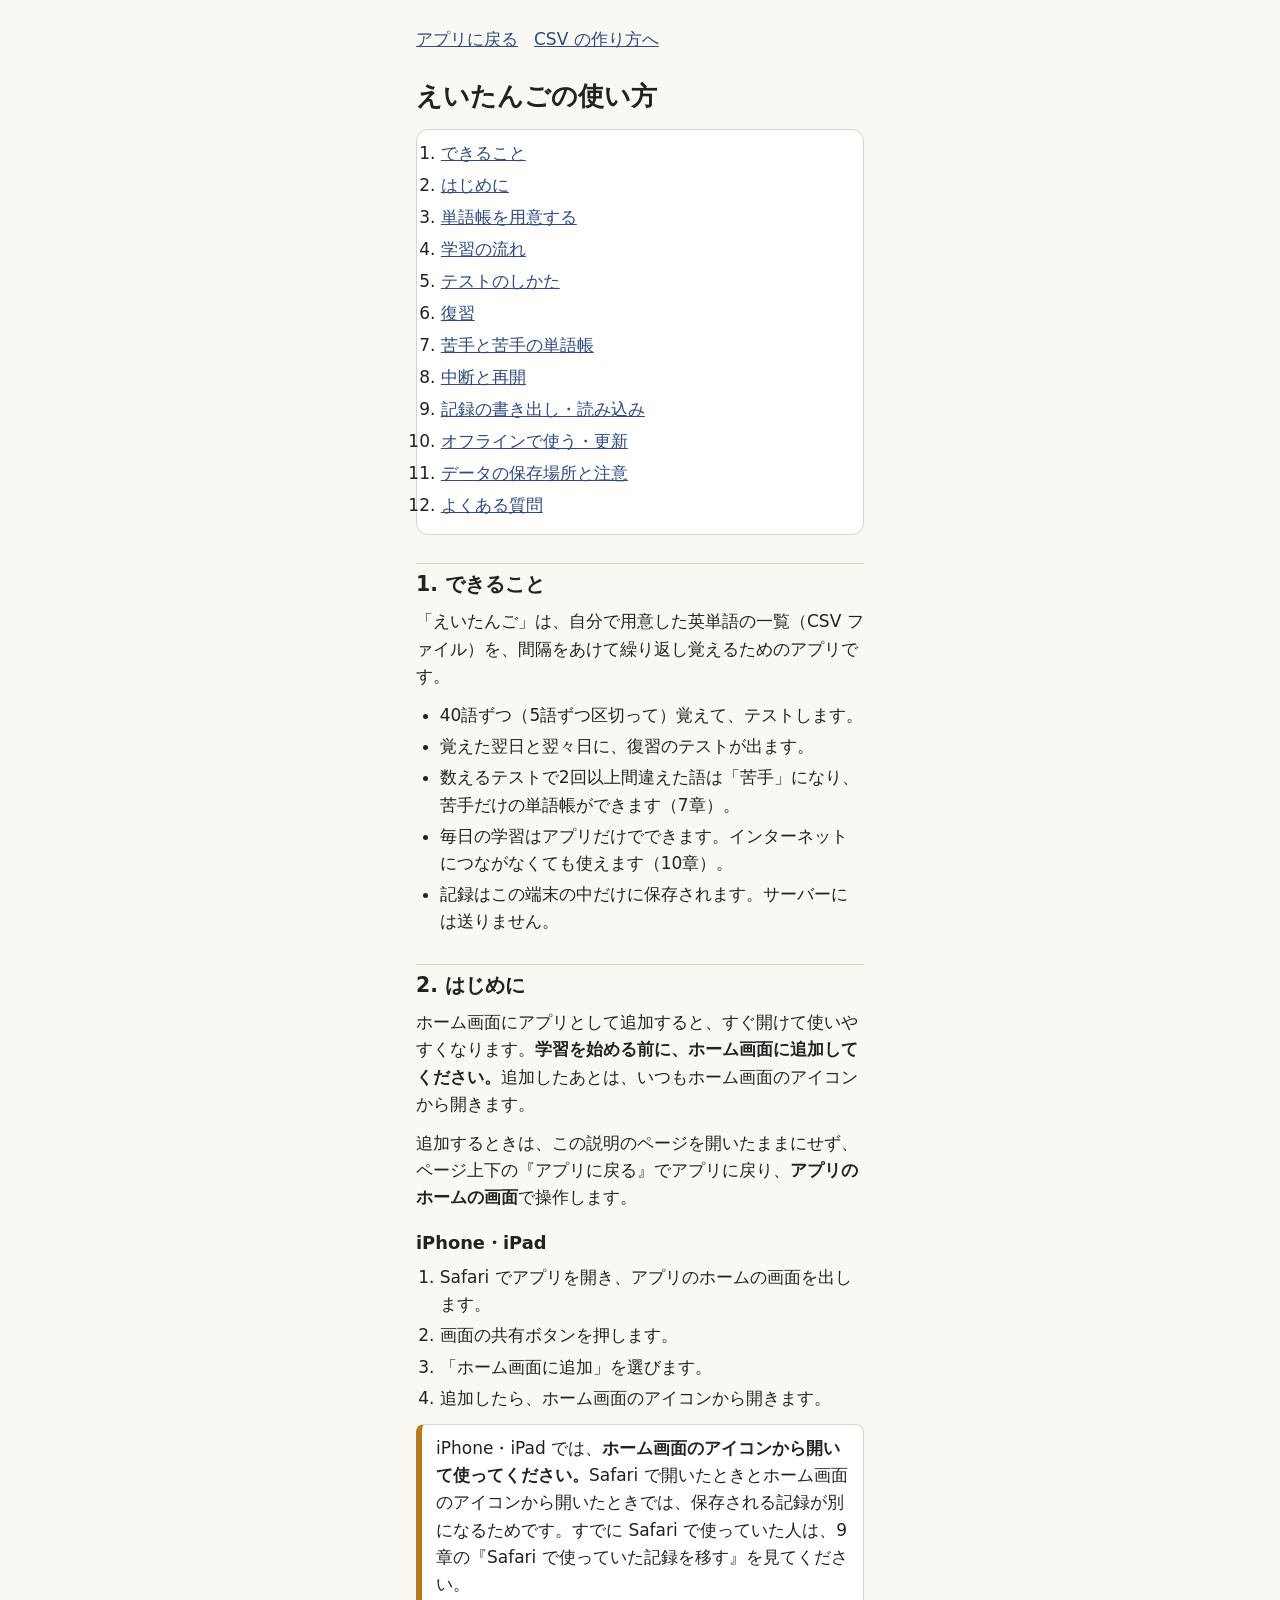
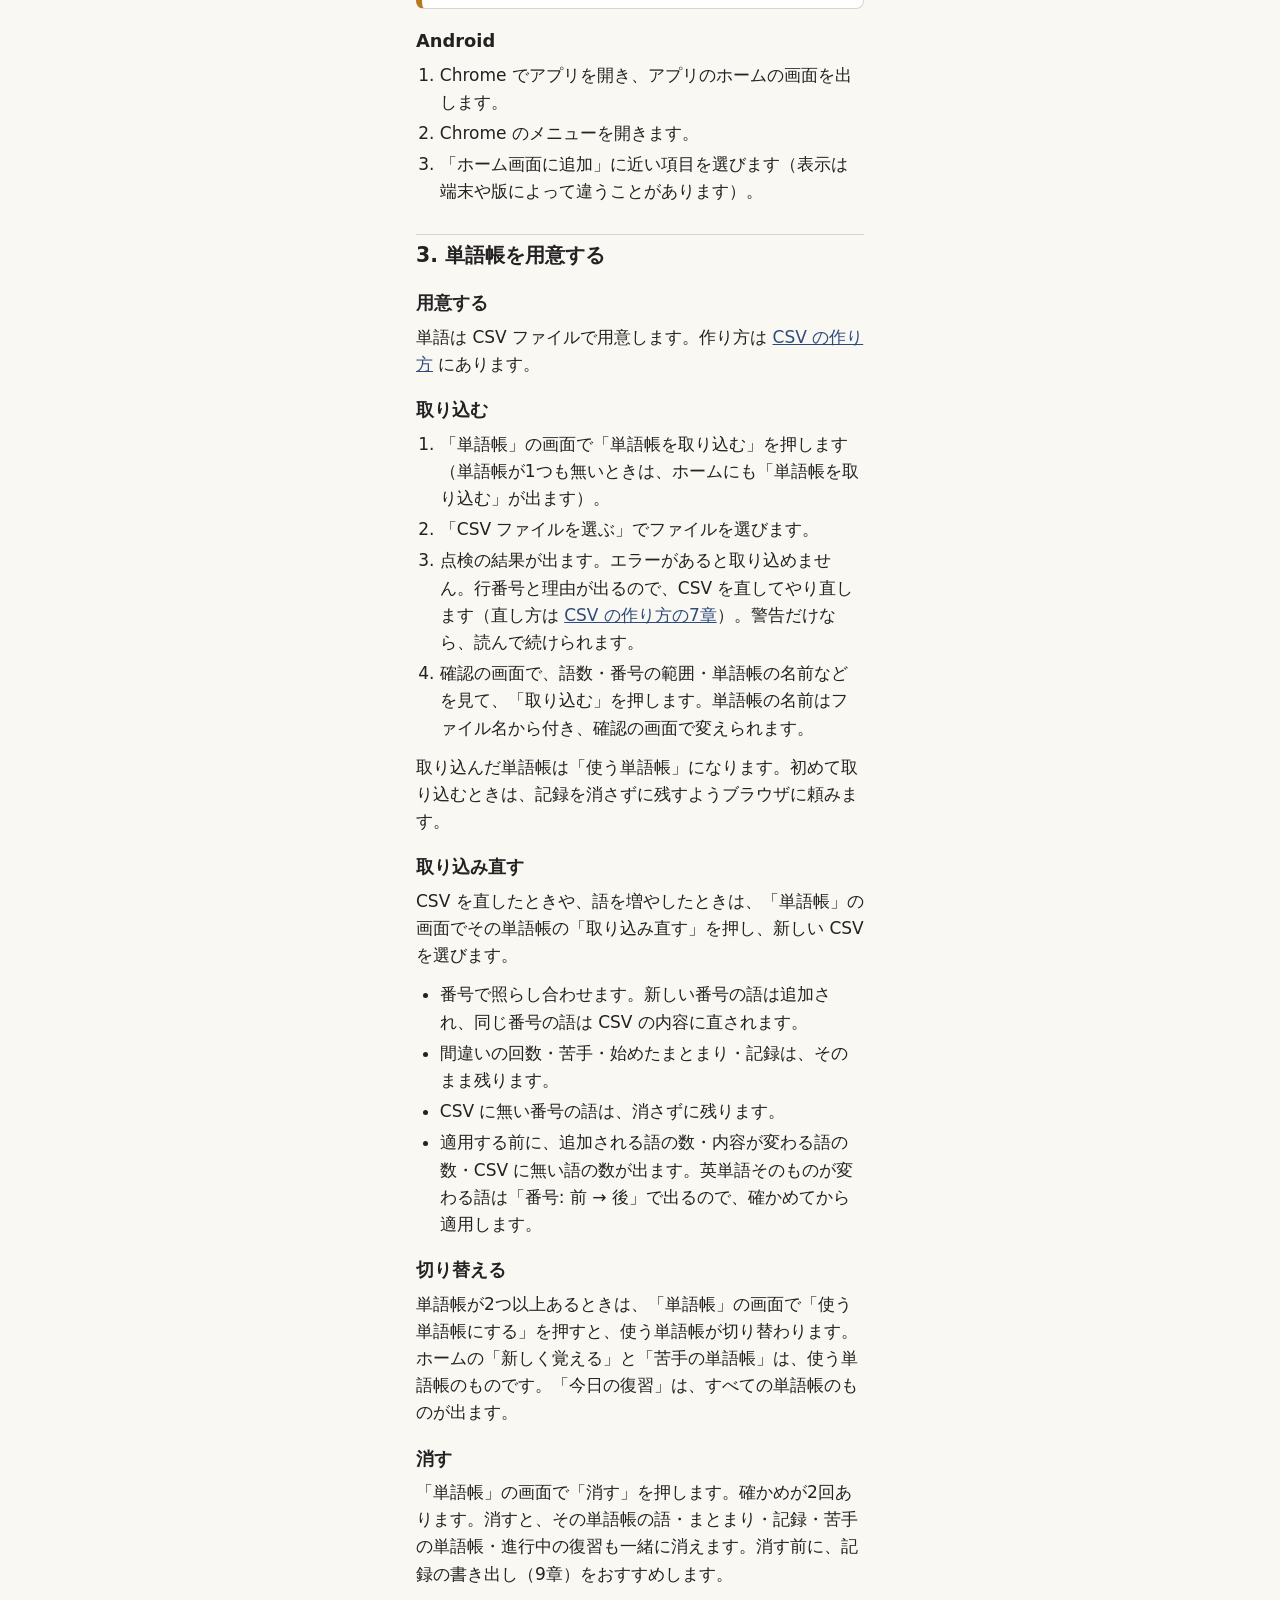
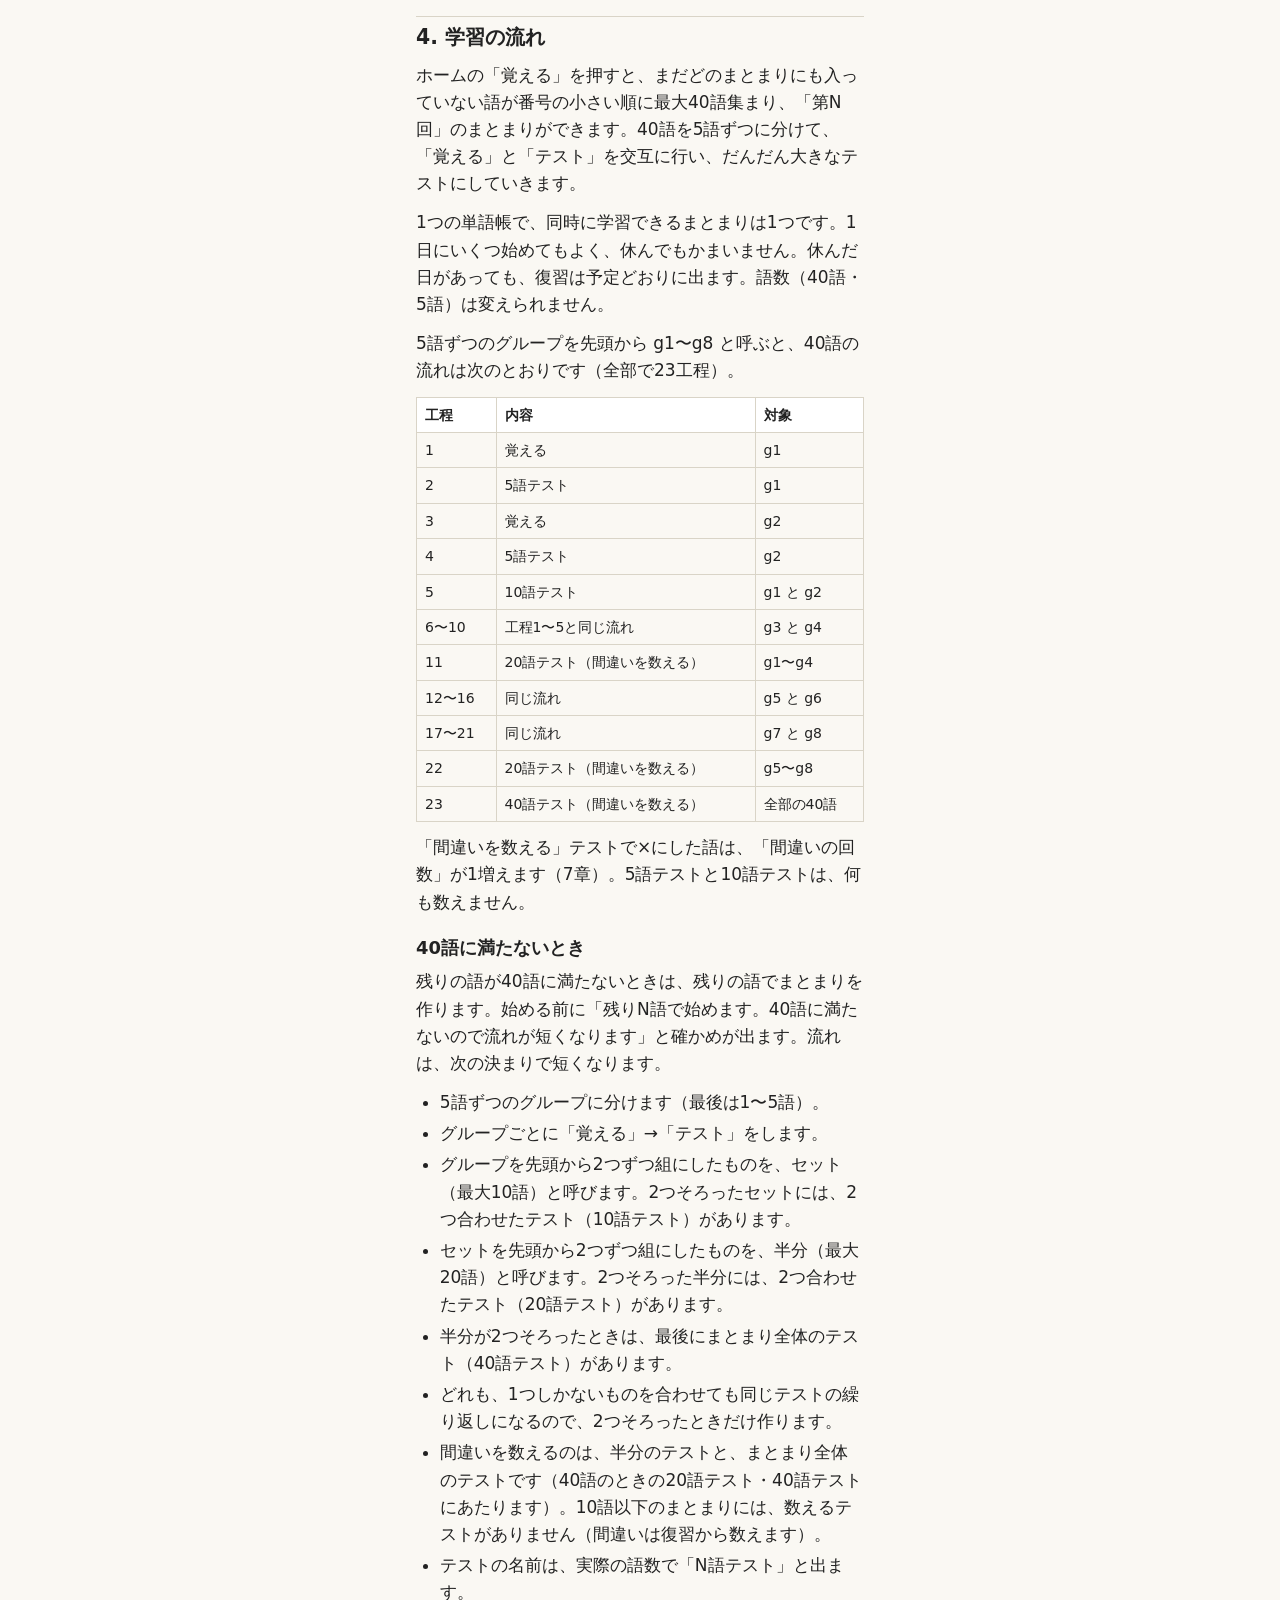
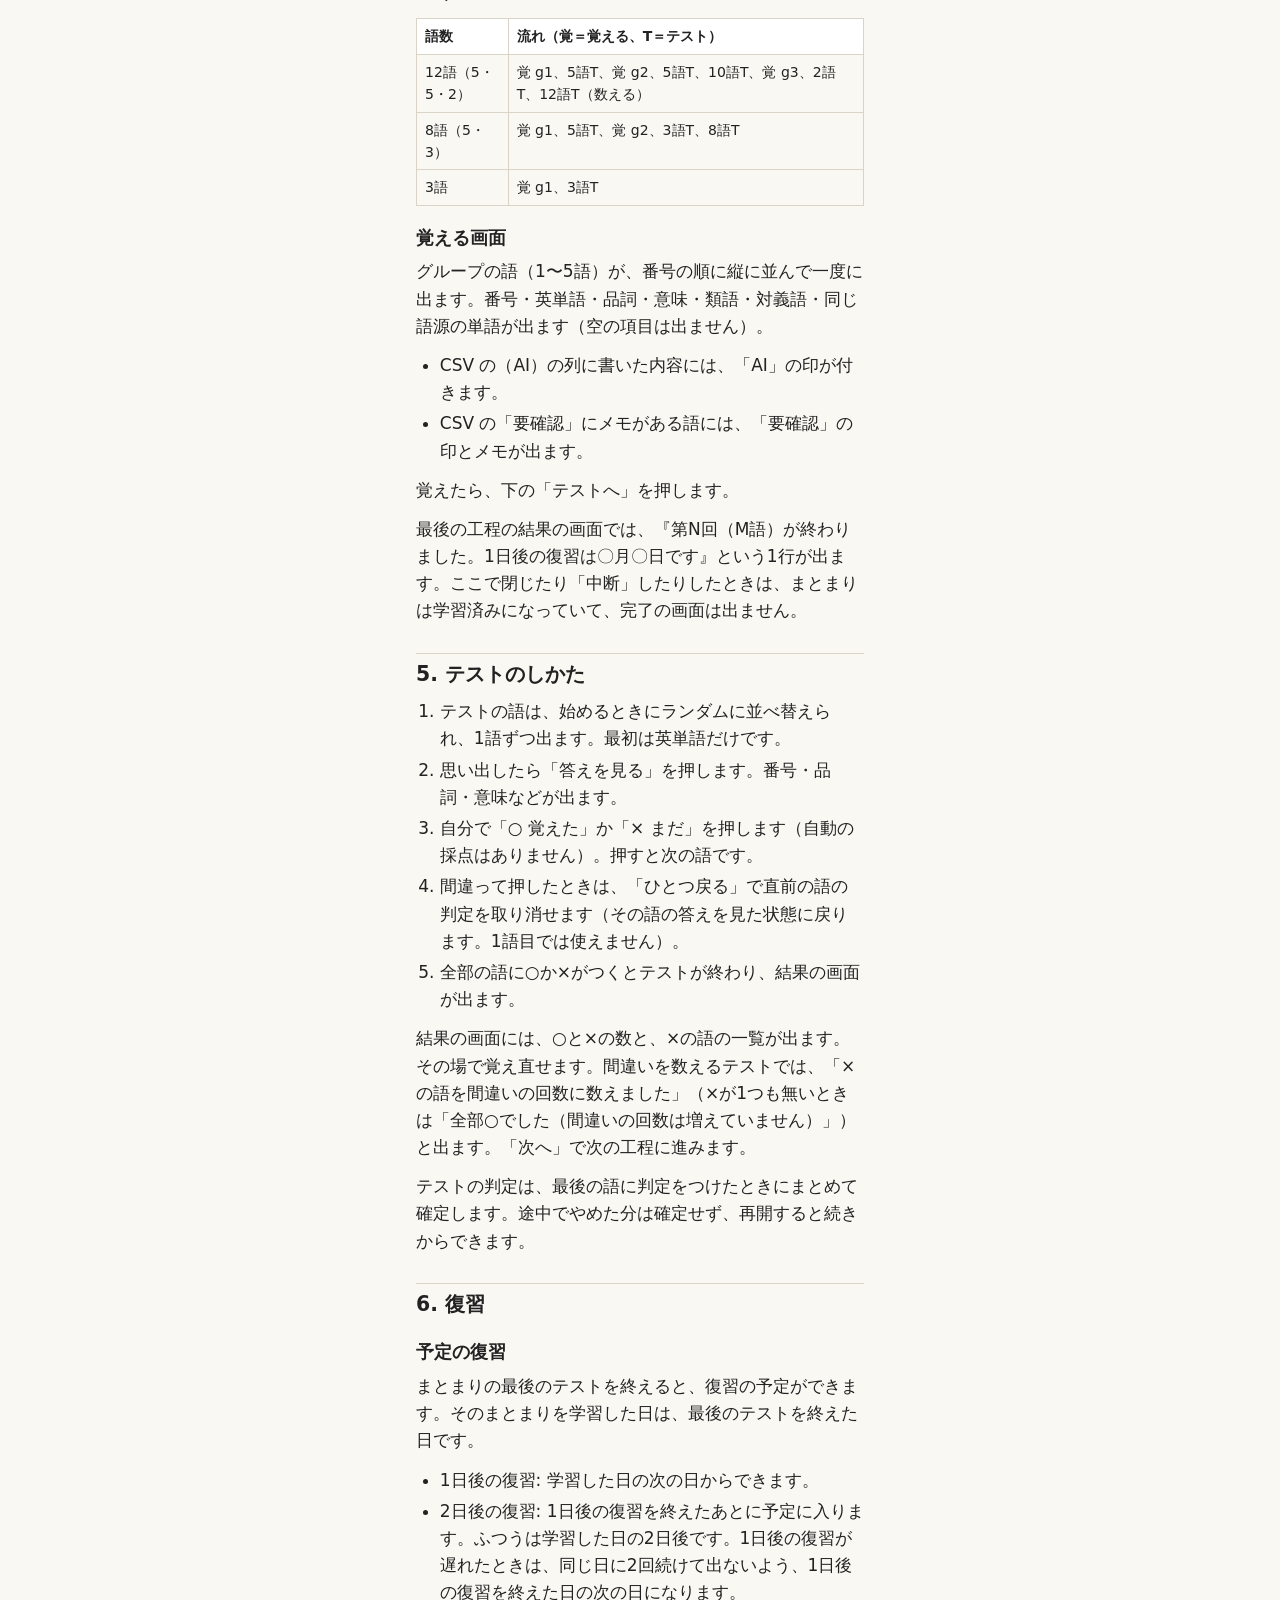
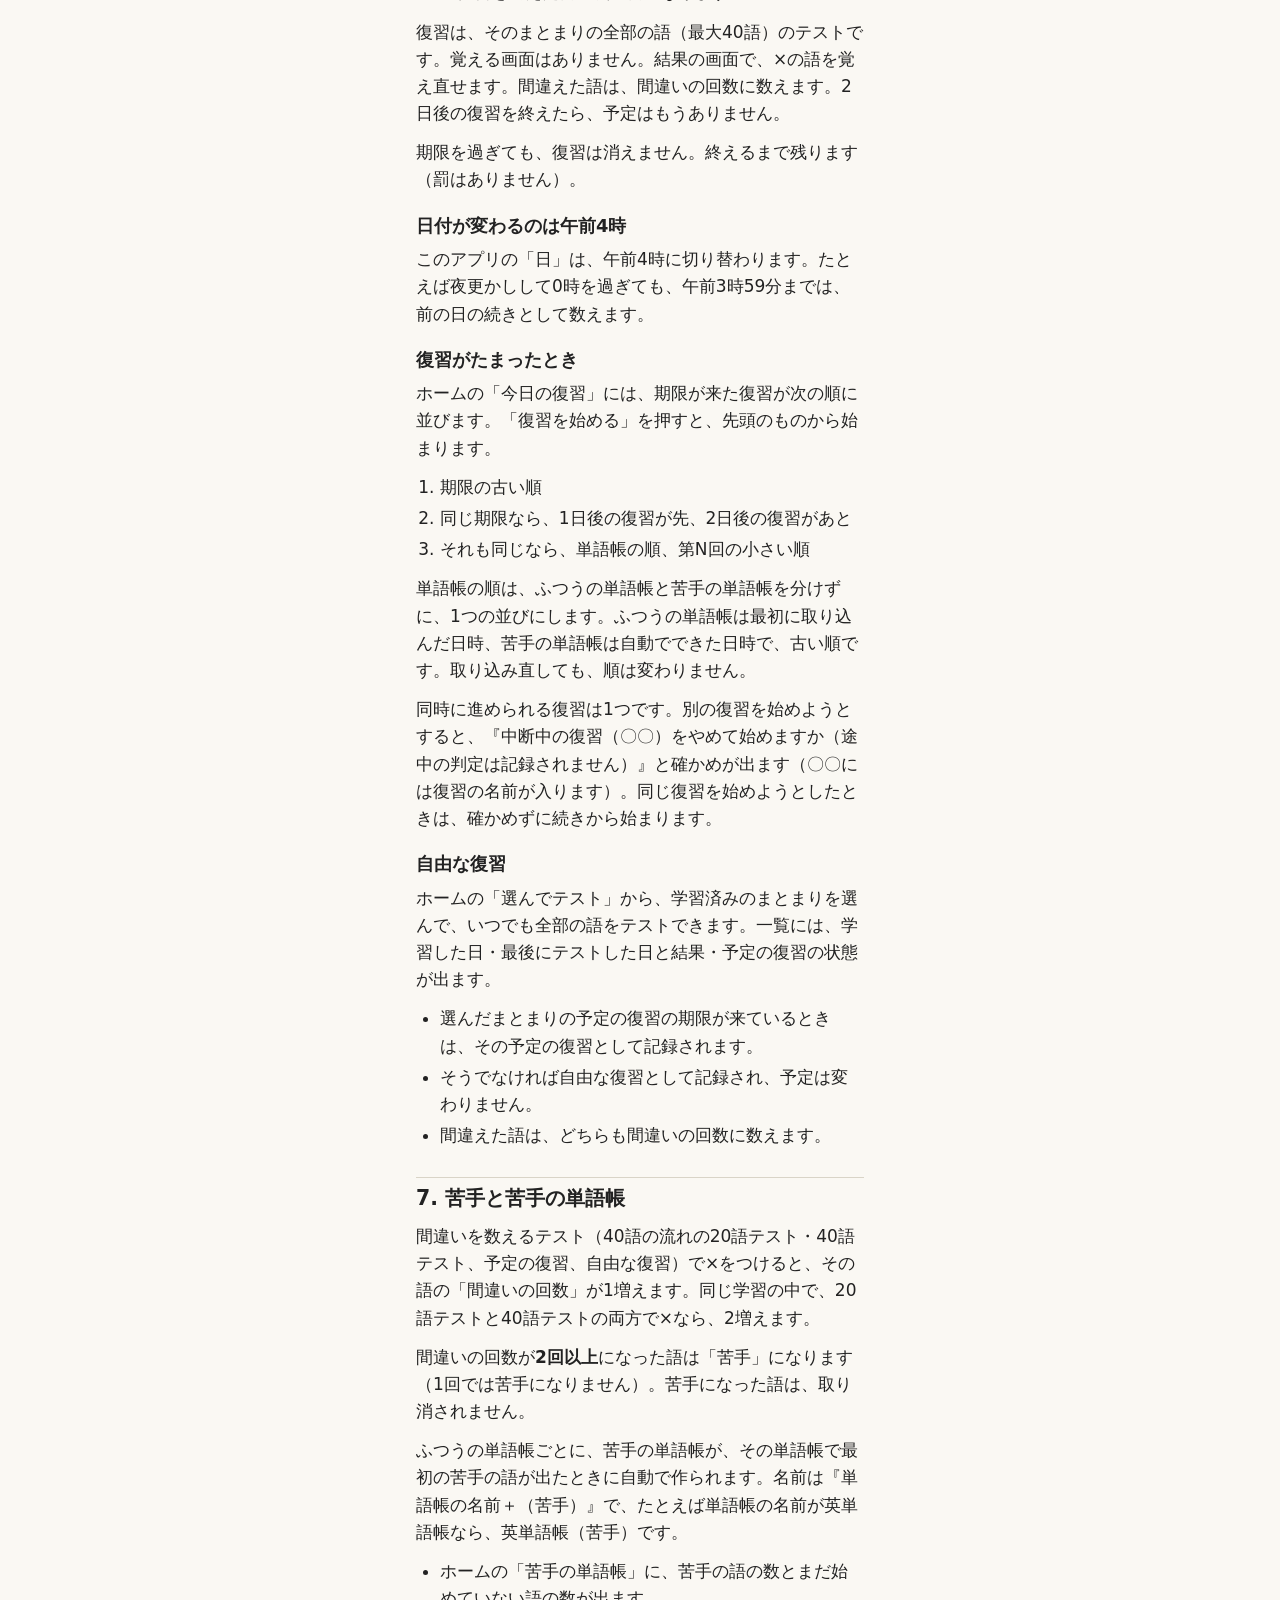
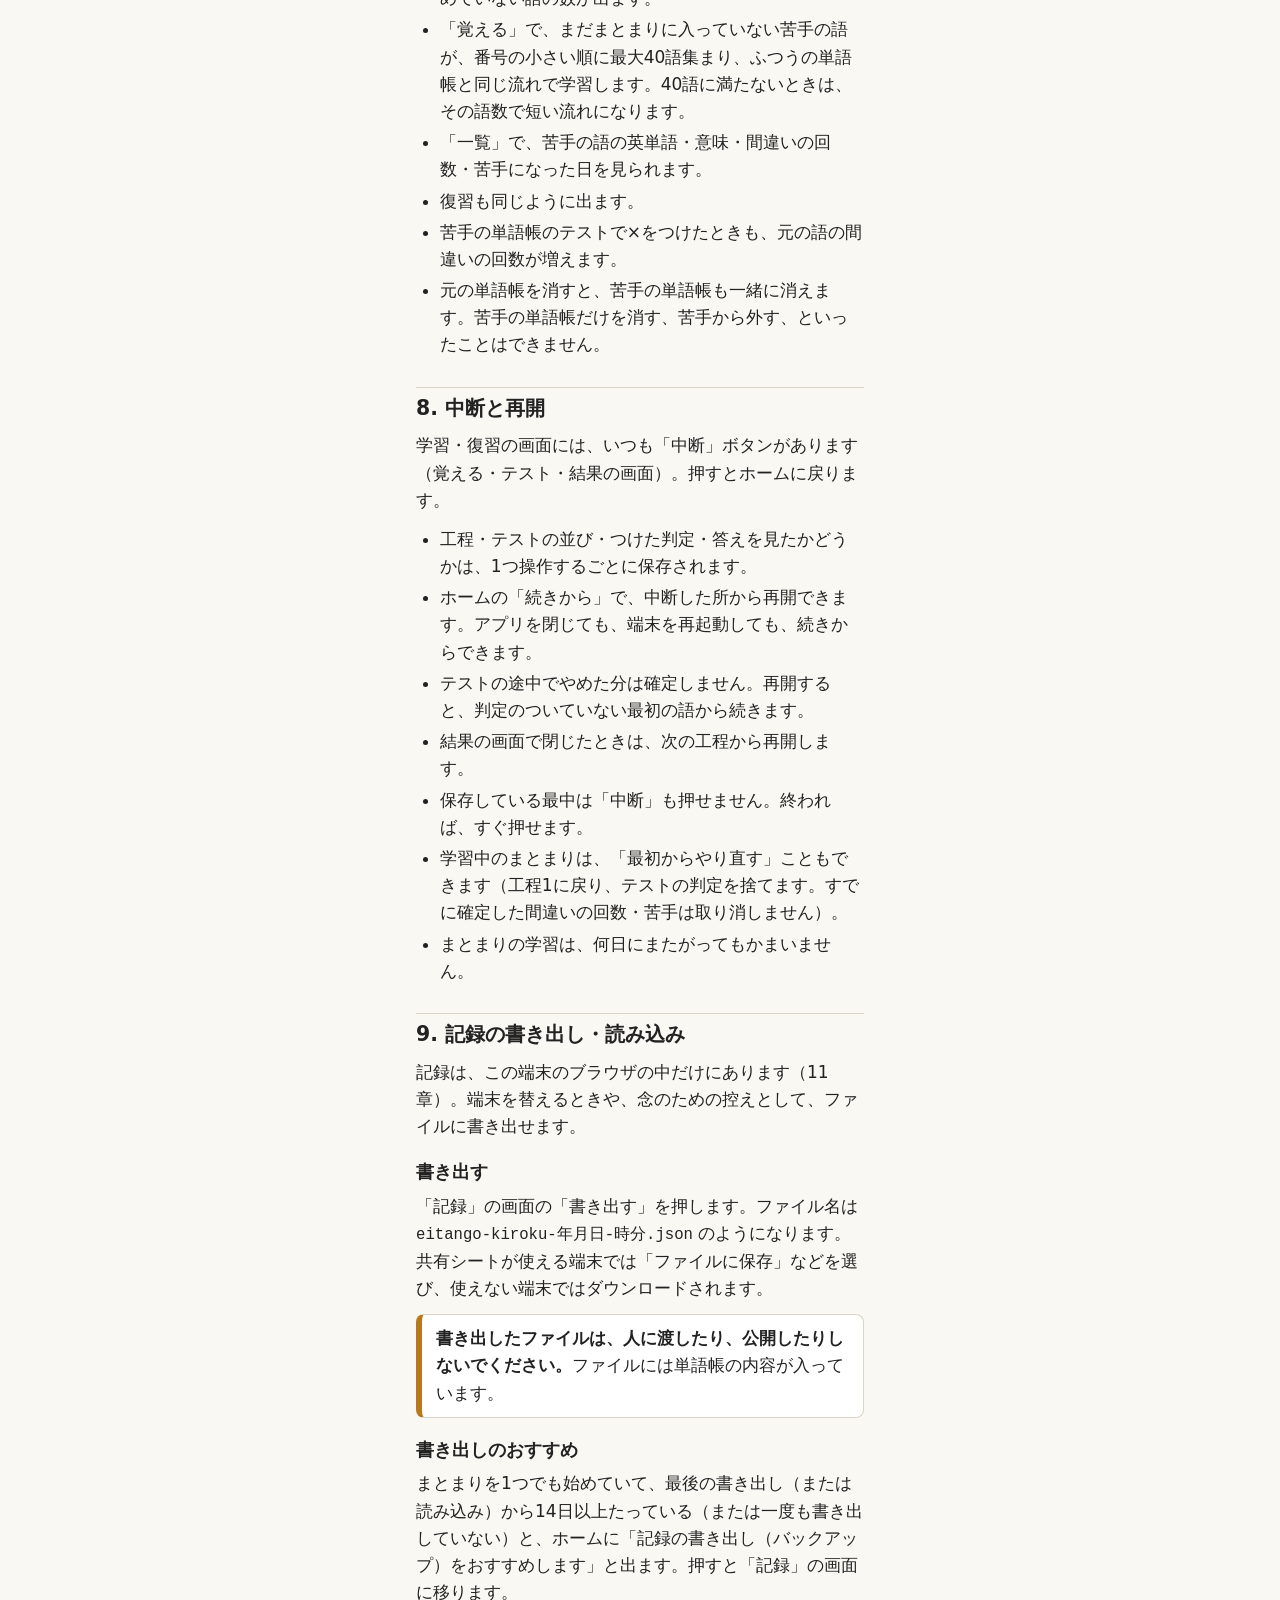
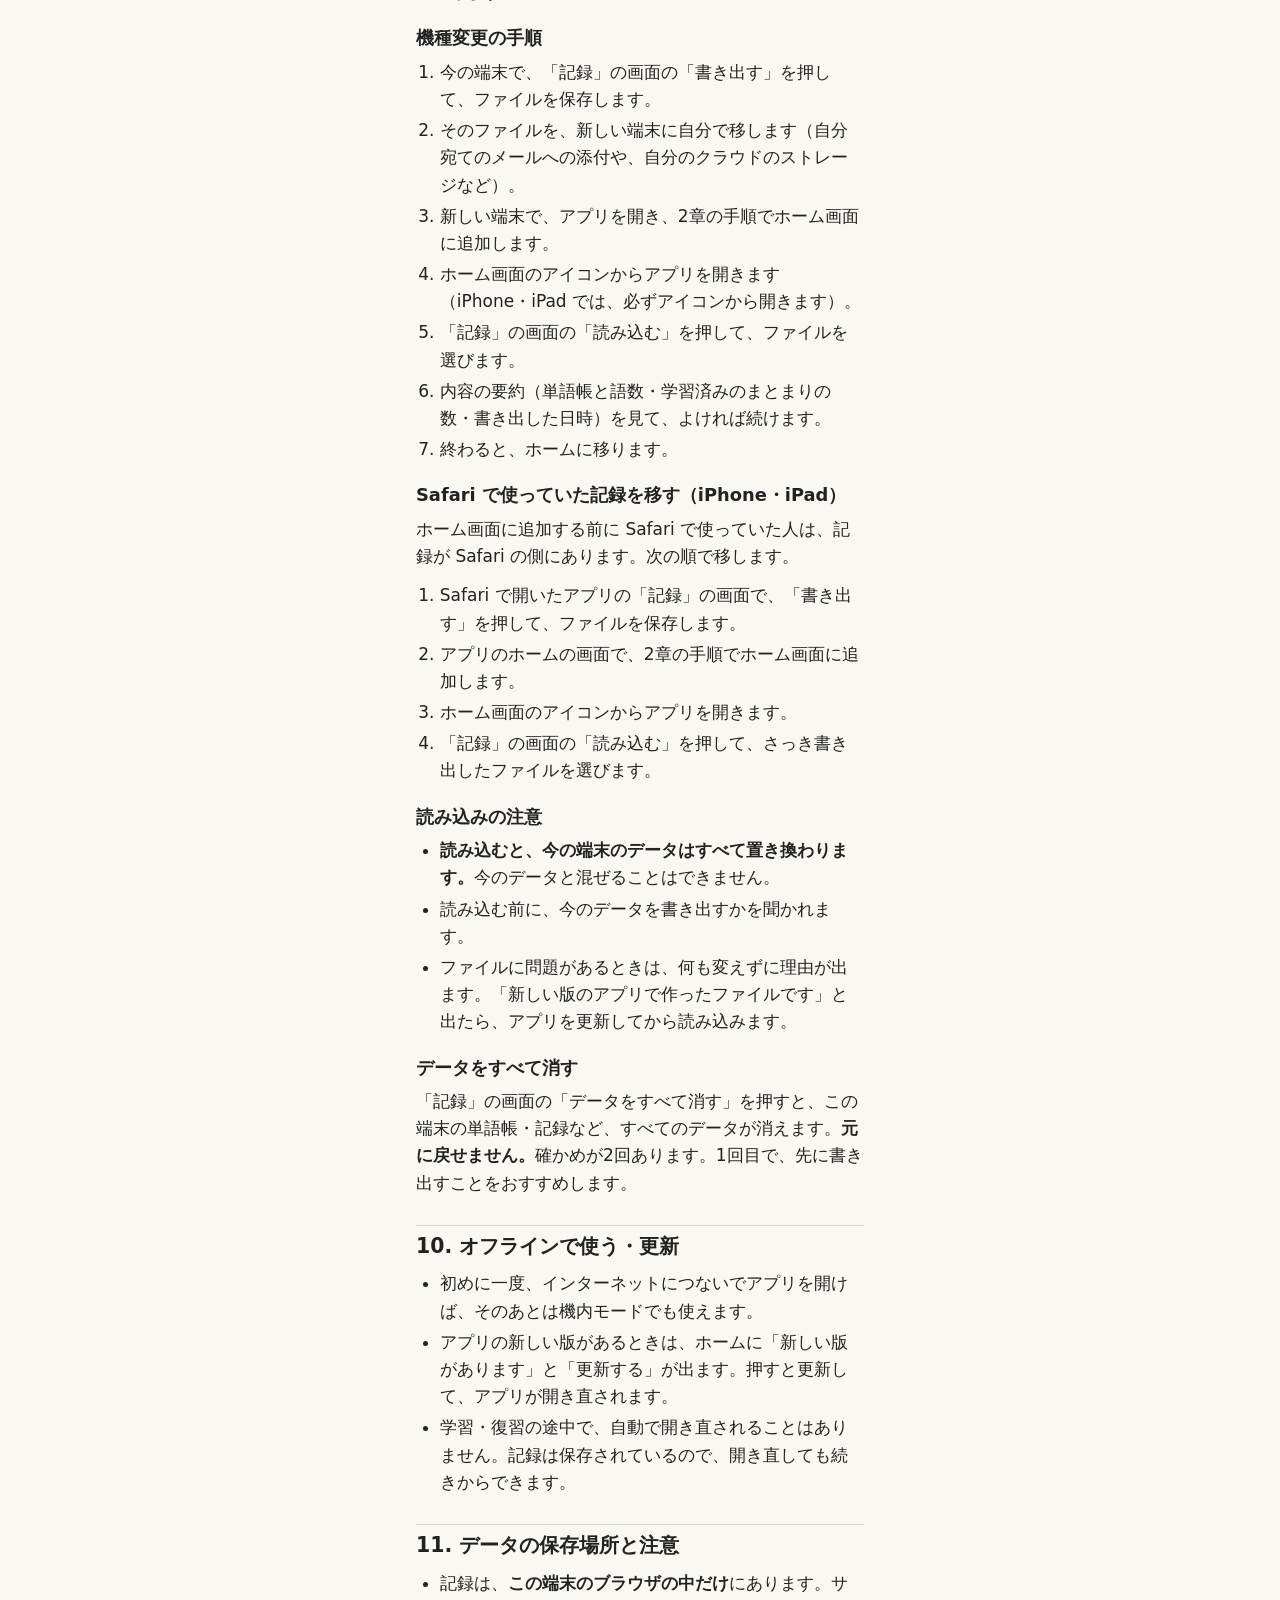
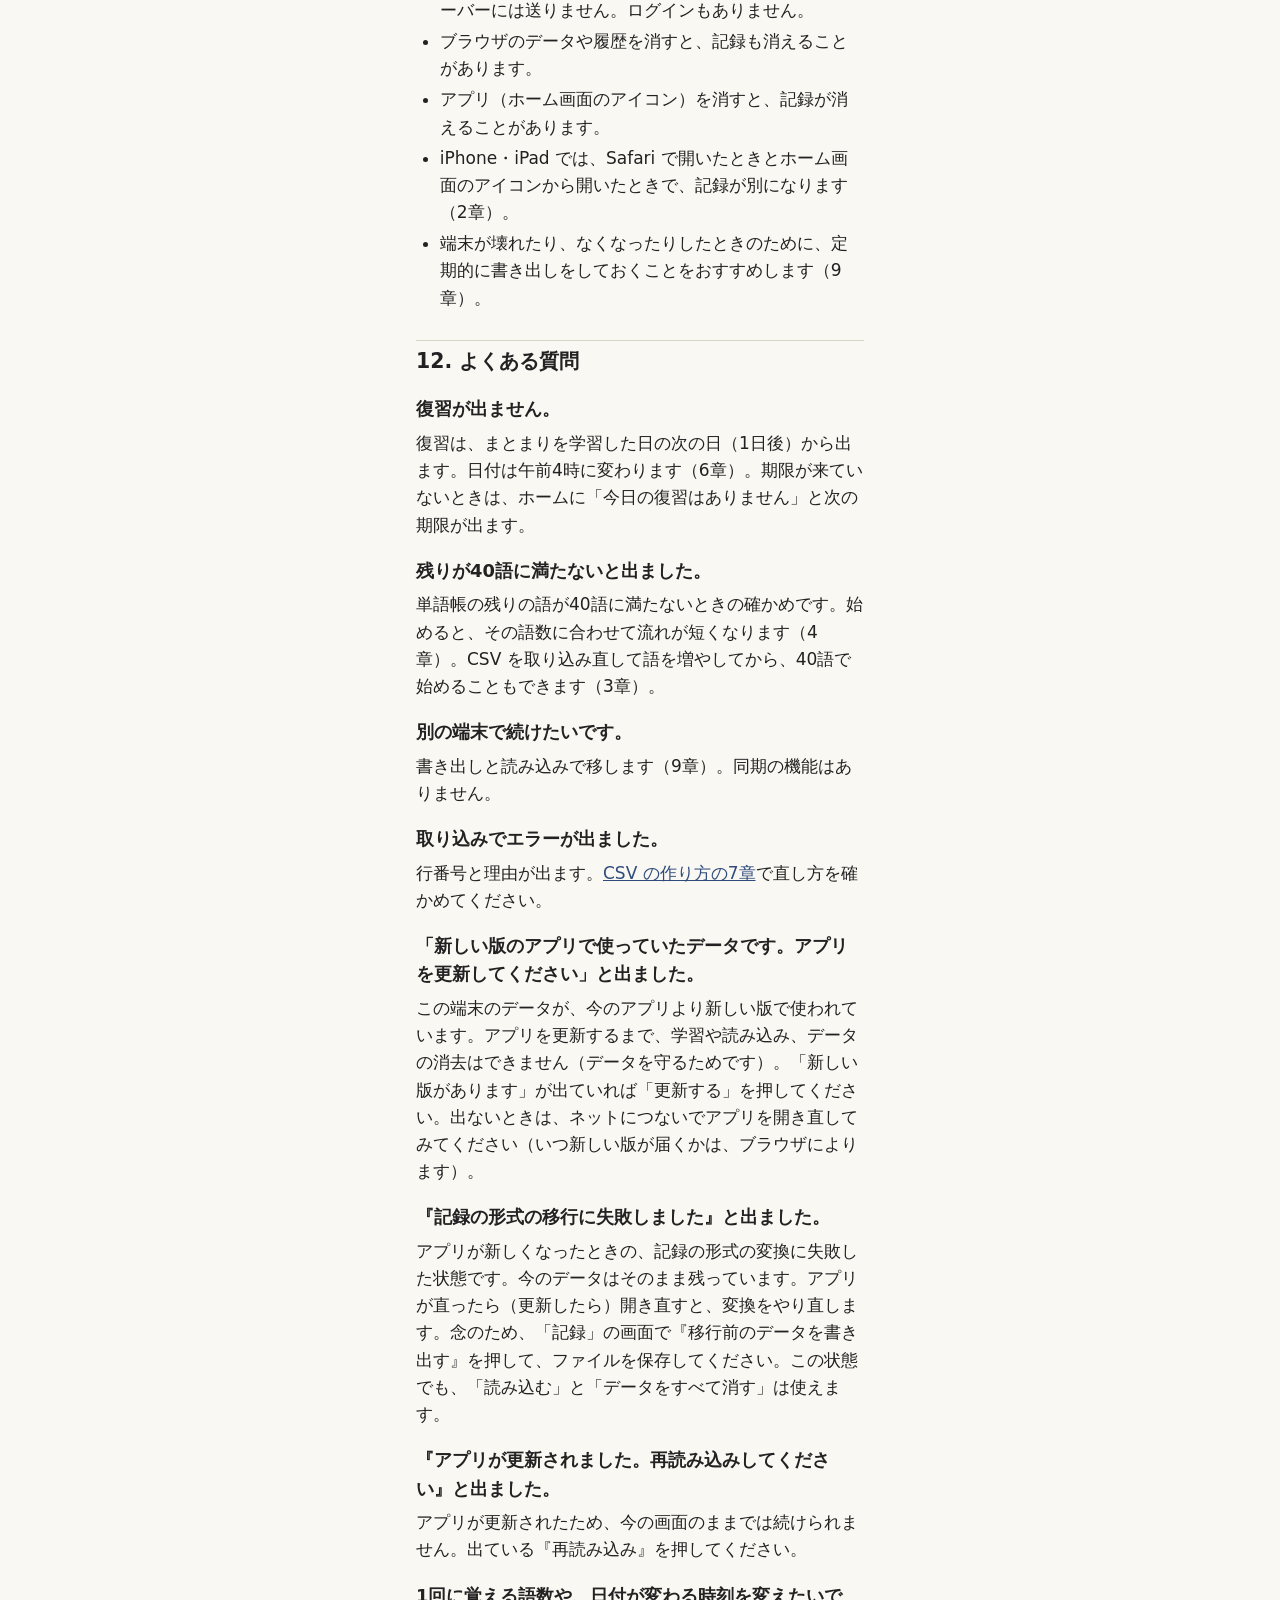
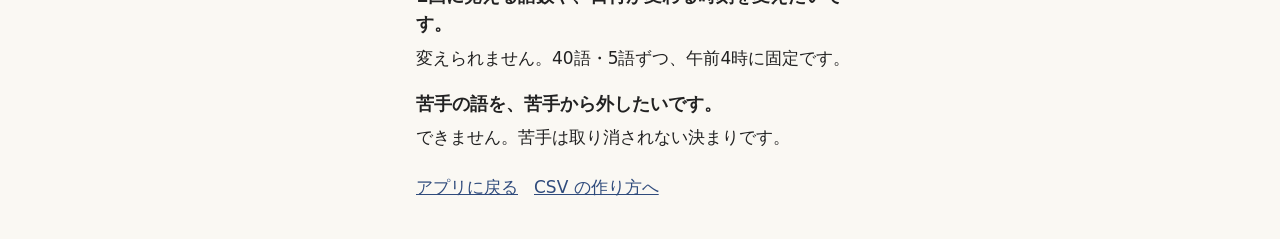
==== help/tsukaikata.html @ 011bac38 "Initial commit" ====
<!DOCTYPE html>
<html lang="ja">
<head>
<meta charset="utf-8">
<meta http-equiv="Content-Security-Policy" content="default-src 'self'; img-src 'self' data: blob:; object-src 'none'; base-uri 'self'; form-action 'none'">
<meta name="viewport" content="width=device-width, initial-scale=1, viewport-fit=cover">
<meta name="theme-color" content="#2F4B7C">
<title>使い方 - えいたんご</title>
<link rel="stylesheet" href="../css/style.css">
</head>
<body>
<div class="app">
<main class="main doc">
<p class="doc-nav"><a href="../index.html">アプリに戻る</a><a href="./csv.html">CSV の作り方へ</a></p>
<h1>えいたんごの使い方</h1>

<ol class="toc">
<li><a href="#dekiru">できること</a></li>
<li><a href="#hajime">はじめに</a></li>
<li><a href="#tangocho">単語帳を用意する</a></li>
<li><a href="#nagare">学習の流れ</a></li>
<li><a href="#test">テストのしかた</a></li>
<li><a href="#fukushu">復習</a></li>
<li><a href="#nigate">苦手と苦手の単語帳</a></li>
<li><a href="#chudan">中断と再開</a></li>
<li><a href="#kiroku">記録の書き出し・読み込み</a></li>
<li><a href="#offline">オフラインで使う・更新</a></li>
<li><a href="#hozon">データの保存場所と注意</a></li>
<li><a href="#faq">よくある質問</a></li>
</ol>

<h2 id="dekiru">1. できること</h2>
<p>「えいたんご」は、自分で用意した英単語の一覧（CSV ファイル）を、間隔をあけて繰り返し覚えるためのアプリです。</p>
<ul>
<li>40語ずつ（5語ずつ区切って）覚えて、テストします。</li>
<li>覚えた翌日と翌々日に、復習のテストが出ます。</li>
<li>数えるテストで2回以上間違えた語は「苦手」になり、苦手だけの単語帳ができます（7章）。</li>
<li>毎日の学習はアプリだけでできます。インターネットにつながなくても使えます（10章）。</li>
<li>記録はこの端末の中だけに保存されます。サーバーには送りません。</li>
</ul>

<h2 id="hajime">2. はじめに</h2>
<p>ホーム画面にアプリとして追加すると、すぐ開けて使いやすくなります。<strong>学習を始める前に、ホーム画面に追加してください。</strong>追加したあとは、いつもホーム画面のアイコンから開きます。</p>
<p>追加するときは、この説明のページを開いたままにせず、ページ上下の『アプリに戻る』でアプリに戻り、<strong>アプリのホームの画面</strong>で操作します。</p>
<h3>iPhone・iPad</h3>
<ol>
<li>Safari でアプリを開き、アプリのホームの画面を出します。</li>
<li>画面の共有ボタンを押します。</li>
<li>「ホーム画面に追加」を選びます。</li>
<li>追加したら、ホーム画面のアイコンから開きます。</li>
</ol>
<p class="warn">iPhone・iPad では、<strong>ホーム画面のアイコンから開いて使ってください。</strong>Safari で開いたときとホーム画面のアイコンから開いたときでは、保存される記録が別になるためです。すでに Safari で使っていた人は、9章の『Safari で使っていた記録を移す』を見てください。</p>
<h3>Android</h3>
<ol>
<li>Chrome でアプリを開き、アプリのホームの画面を出します。</li>
<li>Chrome のメニューを開きます。</li>
<li>「ホーム画面に追加」に近い項目を選びます（表示は端末や版によって違うことがあります）。</li>
</ol>

<h2 id="tangocho">3. 単語帳を用意する</h2>
<h3>用意する</h3>
<p>単語は CSV ファイルで用意します。作り方は <a href="./csv.html">CSV の作り方</a> にあります。</p>
<h3>取り込む</h3>
<ol>
<li>「単語帳」の画面で「単語帳を取り込む」を押します（単語帳が1つも無いときは、ホームにも「単語帳を取り込む」が出ます）。</li>
<li>「CSV ファイルを選ぶ」でファイルを選びます。</li>
<li>点検の結果が出ます。エラーがあると取り込めません。行番号と理由が出るので、CSV を直してやり直します（直し方は <a href="./csv.html#error">CSV の作り方の7章</a>）。警告だけなら、読んで続けられます。</li>
<li>確認の画面で、語数・番号の範囲・単語帳の名前などを見て、「取り込む」を押します。単語帳の名前はファイル名から付き、確認の画面で変えられます。</li>
</ol>
<p>取り込んだ単語帳は「使う単語帳」になります。初めて取り込むときは、記録を消さずに残すようブラウザに頼みます。</p>
<h3>取り込み直す</h3>
<p>CSV を直したときや、語を増やしたときは、「単語帳」の画面でその単語帳の「取り込み直す」を押し、新しい CSV を選びます。</p>
<ul>
<li>番号で照らし合わせます。新しい番号の語は追加され、同じ番号の語は CSV の内容に直されます。</li>
<li>間違いの回数・苦手・始めたまとまり・記録は、そのまま残ります。</li>
<li>CSV に無い番号の語は、消さずに残ります。</li>
<li>適用する前に、追加される語の数・内容が変わる語の数・CSV に無い語の数が出ます。英単語そのものが変わる語は「番号: 前 → 後」で出るので、確かめてから適用します。</li>
</ul>
<h3>切り替える</h3>
<p>単語帳が2つ以上あるときは、「単語帳」の画面で「使う単語帳にする」を押すと、使う単語帳が切り替わります。ホームの「新しく覚える」と「苦手の単語帳」は、使う単語帳のものです。「今日の復習」は、すべての単語帳のものが出ます。</p>
<h3>消す</h3>
<p>「単語帳」の画面で「消す」を押します。確かめが2回あります。消すと、その単語帳の語・まとまり・記録・苦手の単語帳・進行中の復習も一緒に消えます。消す前に、記録の書き出し（9章）をおすすめします。</p>

<h2 id="nagare">4. 学習の流れ</h2>
<p>ホームの「覚える」を押すと、まだどのまとまりにも入っていない語が番号の小さい順に最大40語集まり、「第N回」のまとまりができます。40語を5語ずつに分けて、「覚える」と「テスト」を交互に行い、だんだん大きなテストにしていきます。</p>
<p>1つの単語帳で、同時に学習できるまとまりは1つです。1日にいくつ始めてもよく、休んでもかまいません。休んだ日があっても、復習は予定どおりに出ます。語数（40語・5語）は変えられません。</p>
<p>5語ずつのグループを先頭から g1〜g8 と呼ぶと、40語の流れは次のとおりです（全部で23工程）。</p>
<div class="table-wrap">
<table>
<thead><tr><th>工程</th><th>内容</th><th>対象</th></tr></thead>
<tbody>
<tr><td>1</td><td>覚える</td><td>g1</td></tr>
<tr><td>2</td><td>5語テスト</td><td>g1</td></tr>
<tr><td>3</td><td>覚える</td><td>g2</td></tr>
<tr><td>4</td><td>5語テスト</td><td>g2</td></tr>
<tr><td>5</td><td>10語テスト</td><td>g1 と g2</td></tr>
<tr><td>6〜10</td><td>工程1〜5と同じ流れ</td><td>g3 と g4</td></tr>
<tr><td>11</td><td>20語テスト（間違いを数える）</td><td>g1〜g4</td></tr>
<tr><td>12〜16</td><td>同じ流れ</td><td>g5 と g6</td></tr>
<tr><td>17〜21</td><td>同じ流れ</td><td>g7 と g8</td></tr>
<tr><td>22</td><td>20語テスト（間違いを数える）</td><td>g5〜g8</td></tr>
<tr><td>23</td><td>40語テスト（間違いを数える）</td><td>全部の40語</td></tr>
</tbody>
</table>
</div>
<p>「間違いを数える」テストで×にした語は、「間違いの回数」が1増えます（7章）。5語テストと10語テストは、何も数えません。</p>

<h3>40語に満たないとき</h3>
<p>残りの語が40語に満たないときは、残りの語でまとまりを作ります。始める前に「残りN語で始めます。40語に満たないので流れが短くなります」と確かめが出ます。流れは、次の決まりで短くなります。</p>
<ul>
<li>5語ずつのグループに分けます（最後は1〜5語）。</li>
<li>グループごとに「覚える」→「テスト」をします。</li>
<li>グループを先頭から2つずつ組にしたものを、セット（最大10語）と呼びます。2つそろったセットには、2つ合わせたテスト（10語テスト）があります。</li>
<li>セットを先頭から2つずつ組にしたものを、半分（最大20語）と呼びます。2つそろった半分には、2つ合わせたテスト（20語テスト）があります。</li>
<li>半分が2つそろったときは、最後にまとまり全体のテスト（40語テスト）があります。</li>
<li>どれも、1つしかないものを合わせても同じテストの繰り返しになるので、2つそろったときだけ作ります。</li>
<li>間違いを数えるのは、半分のテストと、まとまり全体のテストです（40語のときの20語テスト・40語テストにあたります）。10語以下のまとまりには、数えるテストがありません（間違いは復習から数えます）。</li>
<li>テストの名前は、実際の語数で「N語テスト」と出ます。</li>
</ul>
<div class="table-wrap">
<table>
<thead><tr><th>語数</th><th>流れ（覚＝覚える、T＝テスト）</th></tr></thead>
<tbody>
<tr><td>12語（5・5・2）</td><td>覚 g1、5語T、覚 g2、5語T、10語T、覚 g3、2語T、12語T（数える）</td></tr>
<tr><td>8語（5・3）</td><td>覚 g1、5語T、覚 g2、3語T、8語T</td></tr>
<tr><td>3語</td><td>覚 g1、3語T</td></tr>
</tbody>
</table>
</div>

<h3>覚える画面</h3>
<p>グループの語（1〜5語）が、番号の順に縦に並んで一度に出ます。番号・英単語・品詞・意味・類語・対義語・同じ語源の単語が出ます（空の項目は出ません）。</p>
<ul>
<li>CSV の（AI）の列に書いた内容には、「AI」の印が付きます。</li>
<li>CSV の「要確認」にメモがある語には、「要確認」の印とメモが出ます。</li>
</ul>
<p>覚えたら、下の「テストへ」を押します。</p>
<p>最後の工程の結果の画面では、『第N回（M語）が終わりました。1日後の復習は〇月〇日です』という1行が出ます。ここで閉じたり「中断」したりしたときは、まとまりは学習済みになっていて、完了の画面は出ません。</p>

<h2 id="test">5. テストのしかた</h2>
<ol>
<li>テストの語は、始めるときにランダムに並べ替えられ、1語ずつ出ます。最初は英単語だけです。</li>
<li>思い出したら「答えを見る」を押します。番号・品詞・意味などが出ます。</li>
<li>自分で「○ 覚えた」か「× まだ」を押します（自動の採点はありません）。押すと次の語です。</li>
<li>間違って押したときは、「ひとつ戻る」で直前の語の判定を取り消せます（その語の答えを見た状態に戻ります。1語目では使えません）。</li>
<li>全部の語に○か×がつくとテストが終わり、結果の画面が出ます。</li>
</ol>
<p>結果の画面には、○と×の数と、×の語の一覧が出ます。その場で覚え直せます。間違いを数えるテストでは、「×の語を間違いの回数に数えました」（×が1つも無いときは「全部○でした（間違いの回数は増えていません）」）と出ます。「次へ」で次の工程に進みます。</p>
<p>テストの判定は、最後の語に判定をつけたときにまとめて確定します。途中でやめた分は確定せず、再開すると続きからできます。</p>

<h2 id="fukushu">6. 復習</h2>
<h3>予定の復習</h3>
<p>まとまりの最後のテストを終えると、復習の予定ができます。そのまとまりを学習した日は、最後のテストを終えた日です。</p>
<ul>
<li>1日後の復習: 学習した日の次の日からできます。</li>
<li>2日後の復習: 1日後の復習を終えたあとに予定に入ります。ふつうは学習した日の2日後です。1日後の復習が遅れたときは、同じ日に2回続けて出ないよう、1日後の復習を終えた日の次の日になります。</li>
</ul>
<p>復習は、そのまとまりの全部の語（最大40語）のテストです。覚える画面はありません。結果の画面で、×の語を覚え直せます。間違えた語は、間違いの回数に数えます。2日後の復習を終えたら、予定はもうありません。</p>
<p>期限を過ぎても、復習は消えません。終えるまで残ります（罰はありません）。</p>
<h3>日付が変わるのは午前4時</h3>
<p>このアプリの「日」は、午前4時に切り替わります。たとえば夜更かしして0時を過ぎても、午前3時59分までは、前の日の続きとして数えます。</p>
<h3>復習がたまったとき</h3>
<p>ホームの「今日の復習」には、期限が来た復習が次の順に並びます。「復習を始める」を押すと、先頭のものから始まります。</p>
<ol>
<li>期限の古い順</li>
<li>同じ期限なら、1日後の復習が先、2日後の復習があと</li>
<li>それも同じなら、単語帳の順、第N回の小さい順</li>
</ol>
<p>単語帳の順は、ふつうの単語帳と苦手の単語帳を分けずに、1つの並びにします。ふつうの単語帳は最初に取り込んだ日時、苦手の単語帳は自動でできた日時で、古い順です。取り込み直しても、順は変わりません。</p>
<p>同時に進められる復習は1つです。別の復習を始めようとすると、『中断中の復習（〇〇）をやめて始めますか（途中の判定は記録されません）』と確かめが出ます（〇〇には復習の名前が入ります）。同じ復習を始めようとしたときは、確かめずに続きから始まります。</p>
<h3>自由な復習</h3>
<p>ホームの「選んでテスト」から、学習済みのまとまりを選んで、いつでも全部の語をテストできます。一覧には、学習した日・最後にテストした日と結果・予定の復習の状態が出ます。</p>
<ul>
<li>選んだまとまりの予定の復習の期限が来ているときは、その予定の復習として記録されます。</li>
<li>そうでなければ自由な復習として記録され、予定は変わりません。</li>
<li>間違えた語は、どちらも間違いの回数に数えます。</li>
</ul>

<h2 id="nigate">7. 苦手と苦手の単語帳</h2>
<p>間違いを数えるテスト（40語の流れの20語テスト・40語テスト、予定の復習、自由な復習）で×をつけると、その語の「間違いの回数」が1増えます。同じ学習の中で、20語テストと40語テストの両方で×なら、2増えます。</p>
<p>間違いの回数が<strong>2回以上</strong>になった語は「苦手」になります（1回では苦手になりません）。苦手になった語は、取り消されません。</p>
<p>ふつうの単語帳ごとに、苦手の単語帳が、その単語帳で最初の苦手の語が出たときに自動で作られます。名前は『単語帳の名前＋（苦手）』で、たとえば単語帳の名前が英単語帳なら、英単語帳（苦手）です。</p>
<ul>
<li>ホームの「苦手の単語帳」に、苦手の語の数とまだ始めていない語の数が出ます。</li>
<li>「覚える」で、まだまとまりに入っていない苦手の語が、番号の小さい順に最大40語集まり、ふつうの単語帳と同じ流れで学習します。40語に満たないときは、その語数で短い流れになります。</li>
<li>「一覧」で、苦手の語の英単語・意味・間違いの回数・苦手になった日を見られます。</li>
<li>復習も同じように出ます。</li>
<li>苦手の単語帳のテストで×をつけたときも、元の語の間違いの回数が増えます。</li>
<li>元の単語帳を消すと、苦手の単語帳も一緒に消えます。苦手の単語帳だけを消す、苦手から外す、といったことはできません。</li>
</ul>

<h2 id="chudan">8. 中断と再開</h2>
<p>学習・復習の画面には、いつも「中断」ボタンがあります（覚える・テスト・結果の画面）。押すとホームに戻ります。</p>
<ul>
<li>工程・テストの並び・つけた判定・答えを見たかどうかは、1つ操作するごとに保存されます。</li>
<li>ホームの「続きから」で、中断した所から再開できます。アプリを閉じても、端末を再起動しても、続きからできます。</li>
<li>テストの途中でやめた分は確定しません。再開すると、判定のついていない最初の語から続きます。</li>
<li>結果の画面で閉じたときは、次の工程から再開します。</li>
<li>保存している最中は「中断」も押せません。終われば、すぐ押せます。</li>
<li>学習中のまとまりは、「最初からやり直す」こともできます（工程1に戻り、テストの判定を捨てます。すでに確定した間違いの回数・苦手は取り消しません）。</li>
<li>まとまりの学習は、何日にまたがってもかまいません。</li>
</ul>

<h2 id="kiroku">9. 記録の書き出し・読み込み</h2>
<p>記録は、この端末のブラウザの中だけにあります（11章）。端末を替えるときや、念のための控えとして、ファイルに書き出せます。</p>
<h3>書き出す</h3>
<p>「記録」の画面の「書き出す」を押します。ファイル名は <code>eitango-kiroku-年月日-時分.json</code> のようになります。共有シートが使える端末では「ファイルに保存」などを選び、使えない端末ではダウンロードされます。</p>
<p class="warn"><strong>書き出したファイルは、人に渡したり、公開したりしないでください。</strong>ファイルには単語帳の内容が入っています。</p>
<h3>書き出しのおすすめ</h3>
<p>まとまりを1つでも始めていて、最後の書き出し（または読み込み）から14日以上たっている（または一度も書き出していない）と、ホームに「記録の書き出し（バックアップ）をおすすめします」と出ます。押すと「記録」の画面に移ります。</p>
<h3>機種変更の手順</h3>
<ol>
<li>今の端末で、「記録」の画面の「書き出す」を押して、ファイルを保存します。</li>
<li>そのファイルを、新しい端末に自分で移します（自分宛てのメールへの添付や、自分のクラウドのストレージなど）。</li>
<li>新しい端末で、アプリを開き、2章の手順でホーム画面に追加します。</li>
<li>ホーム画面のアイコンからアプリを開きます（iPhone・iPad では、必ずアイコンから開きます）。</li>
<li>「記録」の画面の「読み込む」を押して、ファイルを選びます。</li>
<li>内容の要約（単語帳と語数・学習済みのまとまりの数・書き出した日時）を見て、よければ続けます。</li>
<li>終わると、ホームに移ります。</li>
</ol>
<h3>Safari で使っていた記録を移す（iPhone・iPad）</h3>
<p>ホーム画面に追加する前に Safari で使っていた人は、記録が Safari の側にあります。次の順で移します。</p>
<ol>
<li>Safari で開いたアプリの「記録」の画面で、「書き出す」を押して、ファイルを保存します。</li>
<li>アプリのホームの画面で、2章の手順でホーム画面に追加します。</li>
<li>ホーム画面のアイコンからアプリを開きます。</li>
<li>「記録」の画面の「読み込む」を押して、さっき書き出したファイルを選びます。</li>
</ol>
<h3>読み込みの注意</h3>
<ul>
<li><strong>読み込むと、今の端末のデータはすべて置き換わります。</strong>今のデータと混ぜることはできません。</li>
<li>読み込む前に、今のデータを書き出すかを聞かれます。</li>
<li>ファイルに問題があるときは、何も変えずに理由が出ます。「新しい版のアプリで作ったファイルです」と出たら、アプリを更新してから読み込みます。</li>
</ul>
<h3>データをすべて消す</h3>
<p>「記録」の画面の「データをすべて消す」を押すと、この端末の単語帳・記録など、すべてのデータが消えます。<strong>元に戻せません。</strong>確かめが2回あります。1回目で、先に書き出すことをおすすめします。</p>

<h2 id="offline">10. オフラインで使う・更新</h2>
<ul>
<li>初めに一度、インターネットにつないでアプリを開けば、そのあとは機内モードでも使えます。</li>
<li>アプリの新しい版があるときは、ホームに「新しい版があります」と「更新する」が出ます。押すと更新して、アプリが開き直されます。</li>
<li>学習・復習の途中で、自動で開き直されることはありません。記録は保存されているので、開き直しても続きからできます。</li>
</ul>

<h2 id="hozon">11. データの保存場所と注意</h2>
<ul>
<li>記録は、<strong>この端末のブラウザの中だけ</strong>にあります。サーバーには送りません。ログインもありません。</li>
<li>ブラウザのデータや履歴を消すと、記録も消えることがあります。</li>
<li>アプリ（ホーム画面のアイコン）を消すと、記録が消えることがあります。</li>
<li>iPhone・iPad では、Safari で開いたときとホーム画面のアイコンから開いたときで、記録が別になります（2章）。</li>
<li>端末が壊れたり、なくなったりしたときのために、定期的に書き出しをしておくことをおすすめします（9章）。</li>
</ul>

<h2 id="faq">12. よくある質問</h2>
<h3>復習が出ません。</h3>
<p>復習は、まとまりを学習した日の次の日（1日後）から出ます。日付は午前4時に変わります（6章）。期限が来ていないときは、ホームに「今日の復習はありません」と次の期限が出ます。</p>
<h3>残りが40語に満たないと出ました。</h3>
<p>単語帳の残りの語が40語に満たないときの確かめです。始めると、その語数に合わせて流れが短くなります（4章）。CSV を取り込み直して語を増やしてから、40語で始めることもできます（3章）。</p>
<h3>別の端末で続けたいです。</h3>
<p>書き出しと読み込みで移します（9章）。同期の機能はありません。</p>
<h3>取り込みでエラーが出ました。</h3>
<p>行番号と理由が出ます。<a href="./csv.html#error">CSV の作り方の7章</a>で直し方を確かめてください。</p>
<h3>「新しい版のアプリで使っていたデータです。アプリを更新してください」と出ました。</h3>
<p>この端末のデータが、今のアプリより新しい版で使われています。アプリを更新するまで、学習や読み込み、データの消去はできません（データを守るためです）。「新しい版があります」が出ていれば「更新する」を押してください。出ないときは、ネットにつないでアプリを開き直してみてください（いつ新しい版が届くかは、ブラウザによります）。</p>
<h3>『記録の形式の移行に失敗しました』と出ました。</h3>
<p>アプリが新しくなったときの、記録の形式の変換に失敗した状態です。今のデータはそのまま残っています。アプリが直ったら（更新したら）開き直すと、変換をやり直します。念のため、「記録」の画面で『移行前のデータを書き出す』を押して、ファイルを保存してください。この状態でも、「読み込む」と「データをすべて消す」は使えます。</p>
<h3>『アプリが更新されました。再読み込みしてください』と出ました。</h3>
<p>アプリが更新されたため、今の画面のままでは続けられません。出ている『再読み込み』を押してください。</p>
<h3>1回に覚える語数や、日付が変わる時刻を変えたいです。</h3>
<p>変えられません。40語・5語ずつ、午前4時に固定です。</p>
<h3>苦手の語を、苦手から外したいです。</h3>
<p>できません。苦手は取り消されない決まりです。</p>

<p class="doc-nav"><a href="../index.html">アプリに戻る</a><a href="./csv.html">CSV の作り方へ</a></p>
</main>
</div>
</body>
</html>
---- css/style.css ----
/* 見た目（docs/shiyou.md 12章）。色と文字の大きさは変数で持ち、暗い画面でも読める配色にする。 */
:root {
  --bg: #FAF8F3;
  --fg: #222222;
  --sub: #5c5c5c;
  --line: #d9d4c7;
  --card: #ffffff;
  --primary: #2F4B7C;
  --on-primary: #ffffff;
  --ok: #2E7D5B;
  --ng: #C0483E;
  --ai: #6B5B95;
  --check: #B7791F;

  --font-base: 17px;
  --font-small: 14px;
  --font-title: 1.5rem;
  --font-word: 2rem;
  --btn-height: 56px;
  --tap-min: 48px;
  --max-width: 480px;
  --font-family: system-ui, -apple-system, "Hiragino Sans", "Noto Sans JP", sans-serif;
}

@media (prefers-color-scheme: dark) {
  :root {
    --bg: #16181d;
    --fg: #ece9e1;
    --sub: #a9a79f;
    --line: #353a45;
    --card: #20232b;
    --primary: #6f8fd0;
    --on-primary: #101319;
    --ok: #4fb386;
    --ng: #e0746a;
    --ai: #a99bd6;
    --check: #e0a84a;
  }
}

* { box-sizing: border-box; }

html {
  font-size: var(--font-base);
  -webkit-text-size-adjust: 100%;
}

body {
  margin: 0;
  background: var(--bg);
  color: var(--fg);
  font-family: var(--font-family);
  line-height: 1.6;
}

.app {
  max-width: var(--max-width);
  min-height: 100vh;
  min-height: 100dvh;
  margin: 0 auto;
  display: flex;
  flex-direction: column;
}

/* 下に固定するもの（帯 .bar・その上の段 .bar-sub・ナビ .nav）の高さ。
   どれが出ているかは枠（.app）の class（has-nav・has-bar・has-sub。ui/shell.js がつける）で決め、
   本文（.main）の下に同じだけ余白をとって、固定したものの下に本文が隠れないようにする。 */
.app {
  --safe: env(safe-area-inset-bottom);
  --nav-h: calc(var(--tap-min) + 1px + var(--safe)); /* 文字 48px + 上の線 + 下の安全な余白 */
  --bar-h: calc(var(--btn-height) + 17px);           /* ボタン 56px + 上下 8px + 上の線 */
  --sub-h: calc(var(--tap-min) + 9px);               /* ボタン 48px + 上 8px + 上の線 */
  --d-nav: 0px;
  --d-bar: 0px;
  --d-sub: 0px;
}
.app.has-nav { --d-nav: var(--nav-h); }
.app.has-bar { --d-bar: calc(var(--bar-h) + var(--safe)); }
.app.has-bar.has-nav { --d-bar: var(--bar-h); }
.app.has-sub { --d-sub: var(--sub-h); }

.main {
  flex: 1;
  padding: 16px 16px calc(16px + var(--d-nav) + var(--d-bar) + var(--d-sub));
}

.title { font-size: var(--font-title); margin: 0 0 12px; }
.lead { margin: 0 0 12px; }
.note { margin: 0; color: var(--sub); font-size: var(--font-small); }

/* 下に固定したボタンの帯（ナビが出ているときはナビの上に。幅は .app と同じ最大 480px で中央） */
.bar, .bar-sub, .nav {
  position: fixed;
  left: 0;
  right: 0;
  width: 100%;
  max-width: var(--max-width);
  margin: 0 auto;
  z-index: 10;
}

.bar {
  bottom: var(--d-nav);
  display: flex;
  gap: 12px;
  padding: 8px 16px calc(8px + var(--safe));
  background: var(--bg);
  border-top: 1px solid var(--line);
}

.app.has-nav .bar { padding-bottom: 8px; }
.bar:empty { display: none; }

/* 帯の上の段（「ひとつ戻る」）。押せる大きさ 48px */
.bar-sub {
  bottom: calc(var(--d-nav) + var(--d-bar));
  display: flex;
  padding: 8px 16px 0;
  background: var(--bg);
  border-top: 1px solid var(--line);
}

.bar-sub:empty { display: none; }

[hidden] { display: none !important; }

.btn {
  flex: 1;
  display: inline-flex;
  align-items: center;
  justify-content: center;
  padding: 0 12px;
  min-height: var(--btn-height);
  min-width: var(--tap-min);
  border: 2px solid var(--primary);
  border-radius: 12px;
  background: var(--card);
  color: var(--primary);
  font: inherit;
  font-weight: bold;
  text-align: center;
  text-decoration: none;
  cursor: pointer;
}

.btn-main { background: var(--primary); color: var(--on-primary); }
.btn-ok { border-color: var(--ok); background: var(--ok); color: #ffffff; }
.btn-ng { border-color: var(--ng); background: var(--ng); color: #ffffff; }
.btn:disabled { opacity: 0.5; }
/* 処理中（仕様 7.7。版5）: ほかのボタンとナビは押した瞬間から押せない（disabled・aria-disabled）。
   見た目は処理が少し（目安0.3秒）続いてから（.is-busy-shown）薄くする。押したボタンはすぐ薄い。 */
.btn[data-locked]:disabled { opacity: 1; }
.is-busy-shown [data-locked]:not(.file-input), .is-busy-shown .file-btn { opacity: 0.5; }
.is-busy a[aria-disabled="true"], .is-busy .file-input { cursor: default; }

.btn:focus-visible, .nav-item:focus-visible {
  outline: 3px solid var(--primary);
  outline-offset: 2px;
}

/* ナビ */
.nav {
  bottom: 0;
  display: flex;
  height: var(--nav-h);
  border-top: 1px solid var(--line);
  padding-bottom: var(--safe);
  background: var(--card);
}

.nav-item {
  flex: 1;
  min-height: var(--tap-min);
  display: flex;
  align-items: center;
  justify-content: center;
  color: var(--sub);
  text-decoration: none;
}

.nav-current { color: var(--primary); font-weight: bold; }

/* 印の札（枠線の小さな札） */
.badge {
  display: inline-block;
  padding: 0 6px;
  border: 1px solid currentColor;
  border-radius: 4px;
  font-size: var(--font-small);
}
.badge-ai { color: var(--ai); }
.badge-check { color: var(--check); }
/* 単語帳の印: 「使う」は主色の塗り・白文字、「学習中」は主色の枠線・主色の文字（AI・要確認と見分ける） */
.badge-active { border-color: var(--primary); background: var(--primary); color: var(--on-primary); }
.badge-learning { border-color: var(--primary); color: var(--primary); }

/* ---- 画面の部品（フェーズ3） ---- */
.btn-block { display: flex; width: 100%; flex: none; margin-top: 8px; }
.btn-sub { border-color: var(--line); color: var(--sub); font-weight: normal; }
/* 帯の上の段の「ひとつ戻る」は押せる大きさ 48px（.btn の 56px より後に書いて効かせる） */
.btn.btn-undo { min-height: var(--tap-min); }
.btn-pause, .btn-restart { flex: none; min-height: var(--tap-min); font-size: var(--font-small); }

.top-row { display: flex; gap: 8px; justify-content: space-between; margin-bottom: 8px; }

.title-btn {
  display: inline-block;
  max-width: 100%;
  min-height: var(--tap-min);
  padding: 0;
  border: 0;
  background: none;
  color: var(--primary);
  font: inherit;
  font-weight: bold;
  text-align: left;
  text-decoration: underline;
  cursor: pointer;
  overflow-wrap: anywhere;
}

.progress { margin: 0 0 8px; color: var(--sub); }
.line { margin: 4px 0; overflow-wrap: anywhere; }
.card {
  margin: 0 0 12px;
  padding: 12px 14px;
  border: 1px solid var(--line);
  border-radius: 12px;
  background: var(--card);
}
.section-title { margin: 0 0 6px; font-size: 1.1rem; }
.word-list { display: block; }

/* 単語カード */
.word-head { display: flex; align-items: baseline; gap: 10px; flex-wrap: wrap; }
.word-no { color: var(--sub); font-size: var(--font-small); }
.word-en { font-size: 1.3rem; font-weight: bold; overflow-wrap: anywhere; white-space: pre-line; }
.word-en-big { font-size: var(--font-word); }
.word-front { padding: 28px 14px; text-align: center; }
.word-front .word-head { justify-content: center; }
.word-pos { color: var(--sub); white-space: pre-line; }
.row { display: flex; gap: 8px; margin: 4px 0; align-items: baseline; flex-wrap: wrap; }
.label { flex: none; min-width: 5em; color: var(--sub); font-size: var(--font-small); }
.value { flex: 1; min-width: 0; overflow-wrap: anywhere; white-space: pre-line; }
.book-text, .ai-text, .check-text, .nigate-meaning, .nigate-new-words, .word-changed-list .list-item { white-space: pre-line; }
.ai-part { margin-left: 6px; }
.ai-part .badge { margin-right: 4px; }
.row-check .badge { flex: none; }
.row-check .value { color: var(--check); }

/* 知らせ */
.alert {
  display: block;
  width: 100%;
  margin: 0 0 12px;
  padding: 10px 14px;
  border: 1px solid var(--line);
  border-left-width: 6px;
  border-radius: 8px;
  background: var(--card);
  color: var(--fg);
  font: inherit;
  text-align: left;
}
.alert-line { margin: 0; }
.alert-line + .alert-line { margin-top: 4px; }
.alert-info { border-left-color: var(--primary); }
.alert-warn { border-left-color: var(--check); }
.alert-error { border-left-color: var(--ng); }
.alert-btn { min-height: var(--tap-min); cursor: pointer; text-decoration: underline; }
.alert .btn-block { margin-top: 10px; }

.error-list, .warning-list, .summary-list { margin: 8px 0 0; padding-left: 1.2em; }

/* 結果 */
.result-counts { font-size: 1.4rem; font-weight: bold; margin: 0 0 8px; }
.count-ok { color: var(--ok); }
.count-ng { color: var(--ng); }

/* 単語帳 */
.book-name { font-size: 1.15rem; font-weight: bold; overflow-wrap: anywhere; }
.nigate-item .word-head { margin-bottom: 2px; }

/* 入力・ファイルを選ぶ */
.field { display: block; margin: 0 0 12px; }
.field .label { display: block; margin-bottom: 4px; }
.text-input {
  width: 100%;
  min-height: var(--tap-min);
  padding: 8px 10px;
  border: 2px solid var(--line);
  border-radius: 8px;
  background: var(--card);
  color: var(--fg);
  font: inherit;
}
.file-btn { position: relative; overflow: hidden; }
.file-input { position: absolute; inset: 0; width: 100%; height: 100%; opacity: 0; cursor: pointer; }
.file-btn:focus-within { outline: 3px solid var(--primary); outline-offset: 2px; }

/* ---- 説明ページ（help/*.html。フェーズ5） ---- */
.doc h1 { font-size: var(--font-title); margin: 0 0 12px; }
.doc h2 { font-size: 1.2rem; margin: 28px 0 8px; padding-top: 4px; border-top: 1px solid var(--line); }
.doc h3 { font-size: 1.05rem; margin: 18px 0 6px; }
.doc p { margin: 0 0 12px; }
.doc ul, .doc ol { margin: 0 0 12px; padding-left: 1.4em; }
.doc li { margin: 0 0 4px; }
.doc a { color: var(--primary); }
.doc .btn { display: flex; width: 100%; flex: none; margin: 8px 0 12px; }
.doc-nav { display: flex; flex-wrap: wrap; gap: 8px 16px; margin: 0 0 12px; }
.doc-nav a { display: inline-flex; align-items: center; min-height: var(--tap-min); }
.toc { margin: 0 0 12px; padding: 10px 14px 10px 2em; border: 1px solid var(--line); border-radius: 12px; background: var(--card); }
.toc li { margin: 0; }
.toc a { display: inline-block; min-height: 32px; }
.table-wrap { margin: 0 0 12px; overflow-x: auto; }
.doc table { border-collapse: collapse; min-width: 100%; font-size: var(--font-small); }
.doc th, .doc td { padding: 6px 8px; border: 1px solid var(--line); text-align: left; vertical-align: top; overflow-wrap: anywhere; }
.doc th { background: var(--card); white-space: nowrap; }
.doc pre { margin: 0 0 12px; padding: 10px 12px; border: 1px solid var(--line); border-radius: 8px; background: var(--card); overflow-x: auto; font-size: var(--font-small); line-height: 1.5; }
.doc code { font-family: ui-monospace, Menlo, Consolas, monospace; font-size: 0.92em; }
.doc .warn { padding: 10px 14px; border: 1px solid var(--line); border-left: 6px solid var(--check); border-radius: 8px; background: var(--card); }

@media (prefers-reduced-motion: reduce) {
  * { animation: none !important; transition: none !important; scroll-behavior: auto !important; }
}
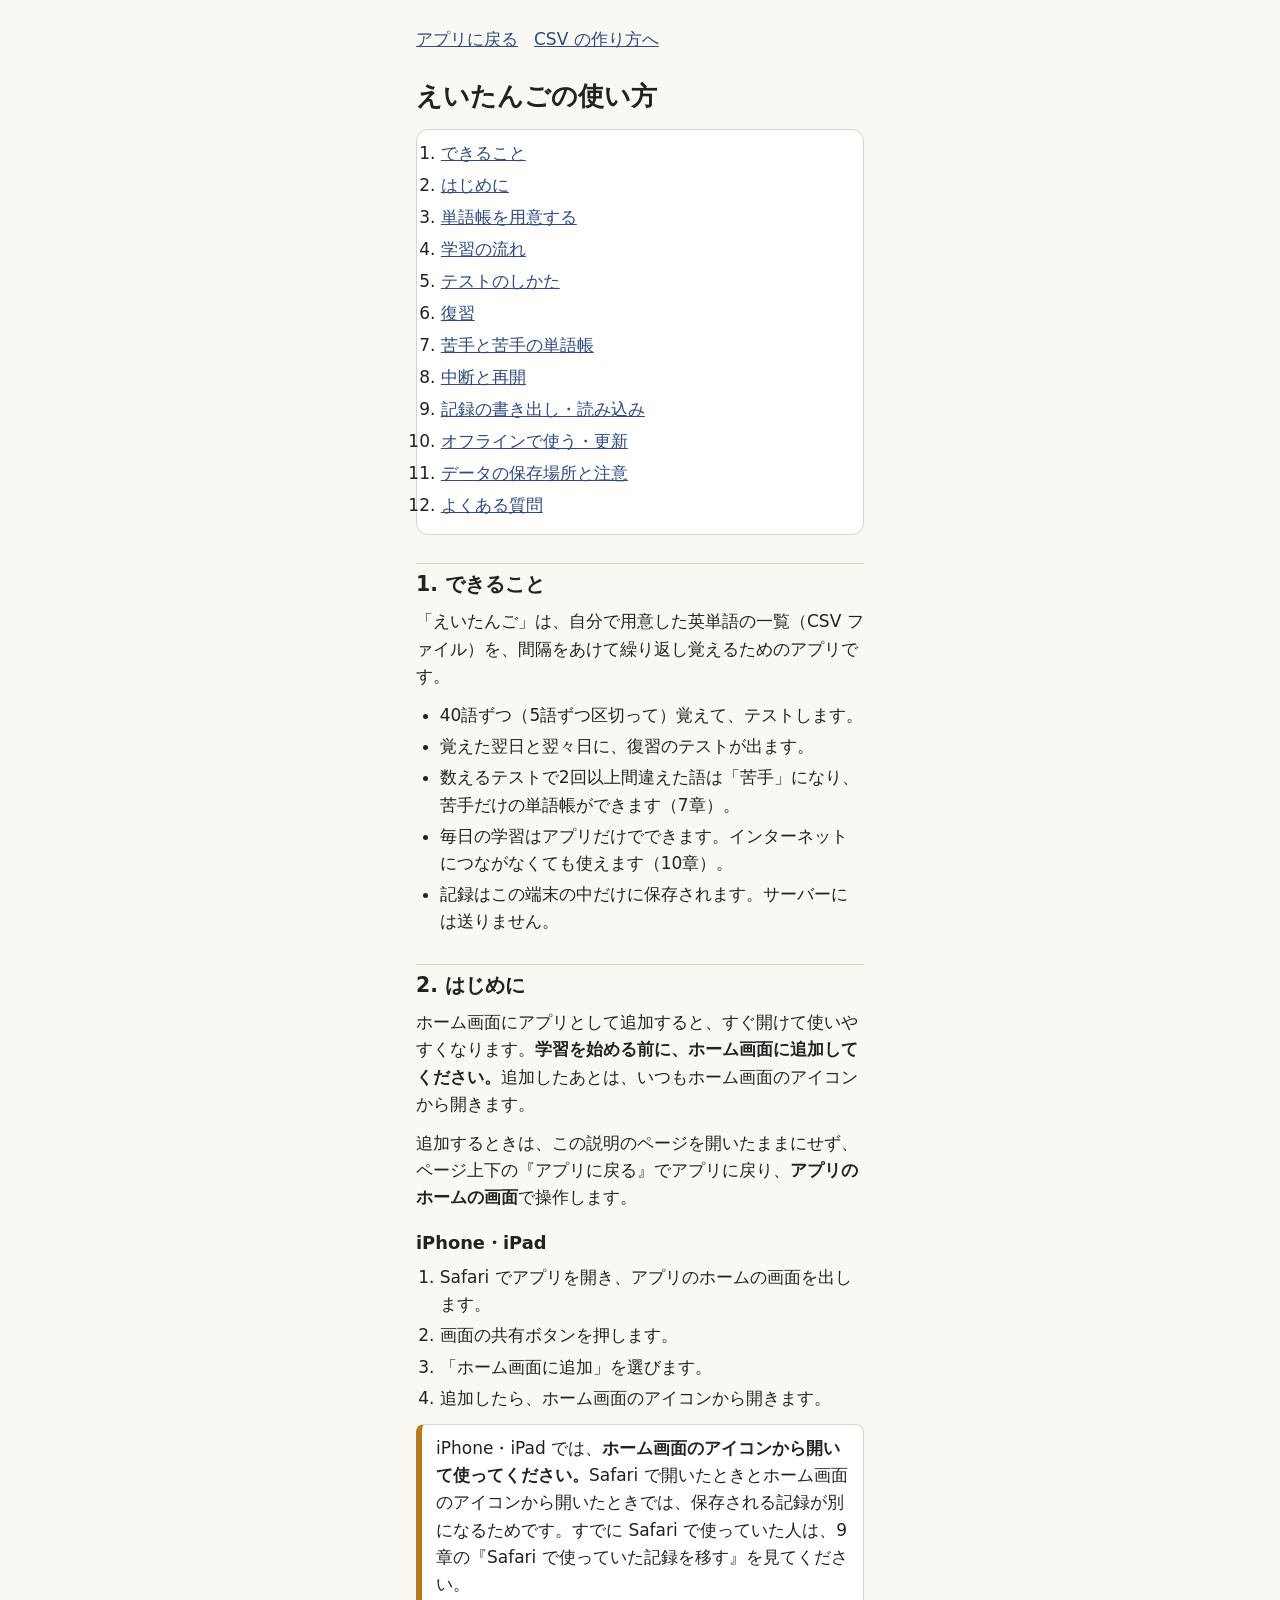
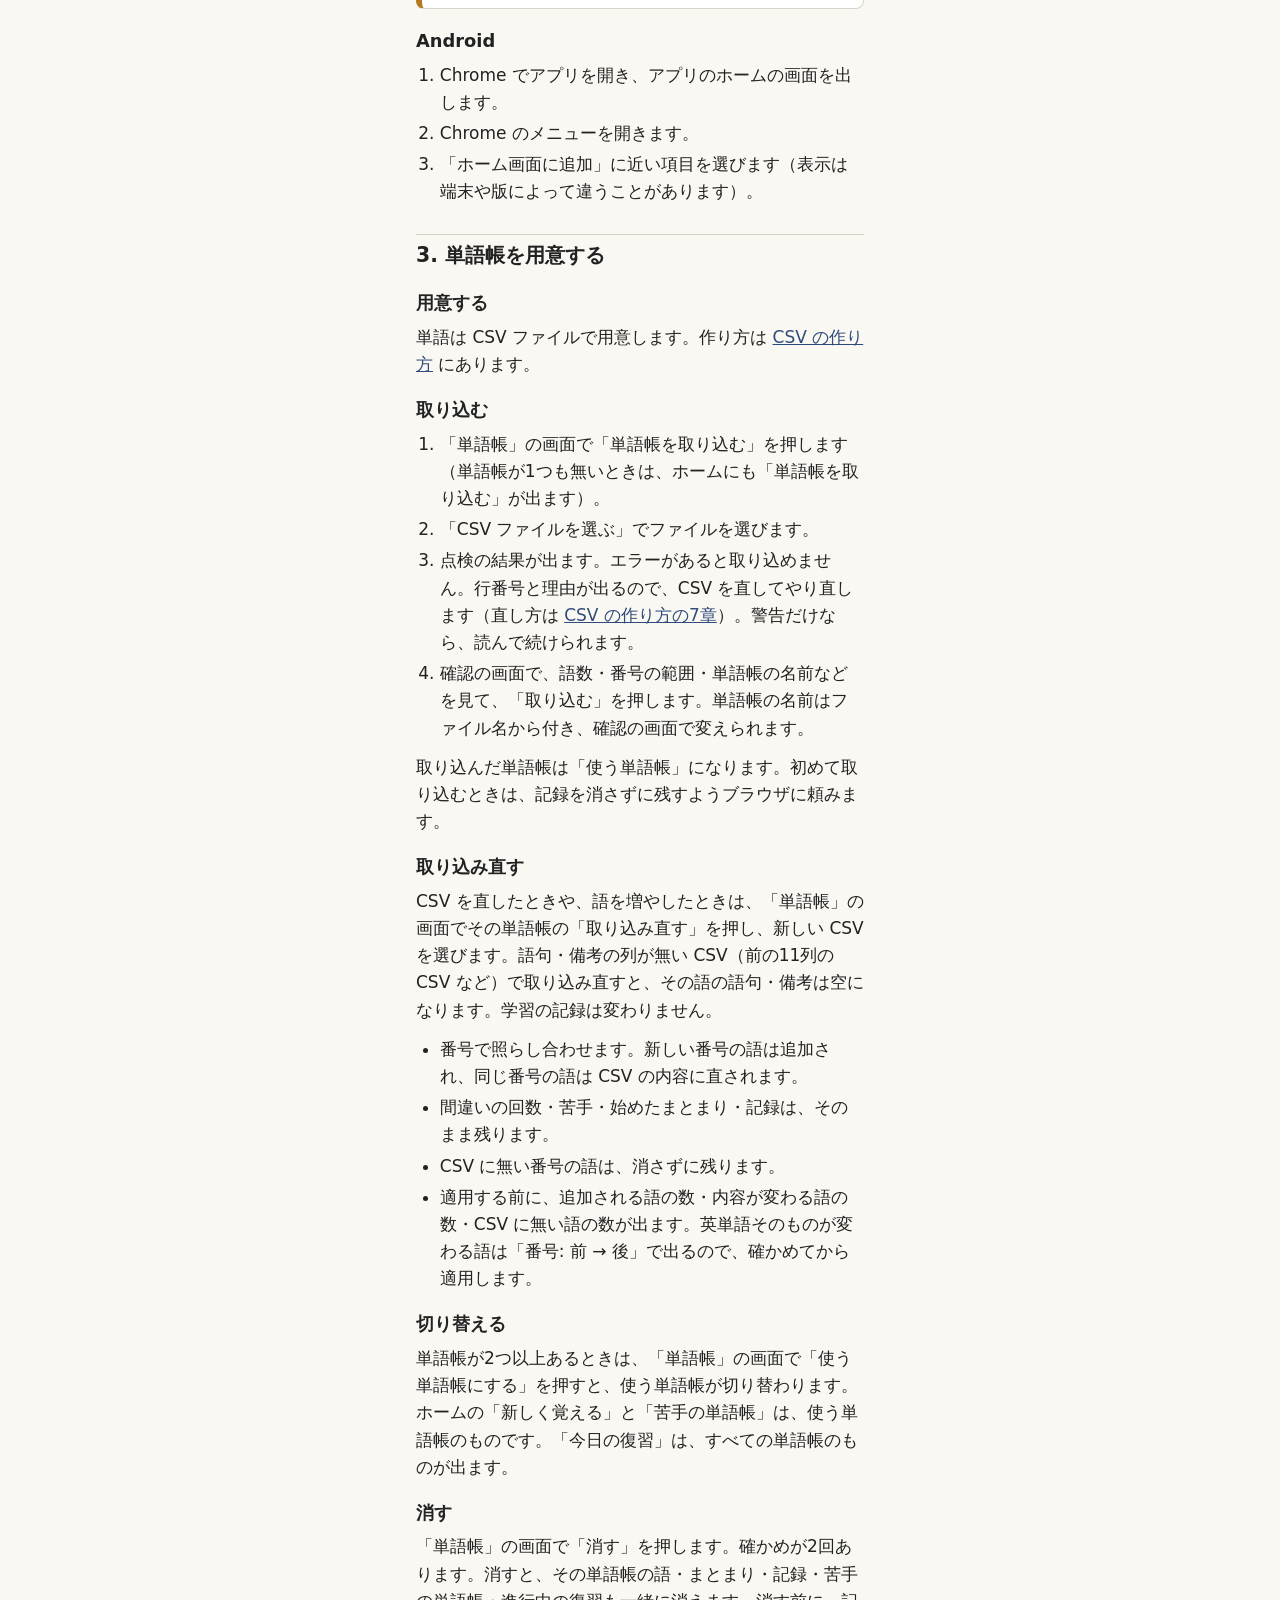
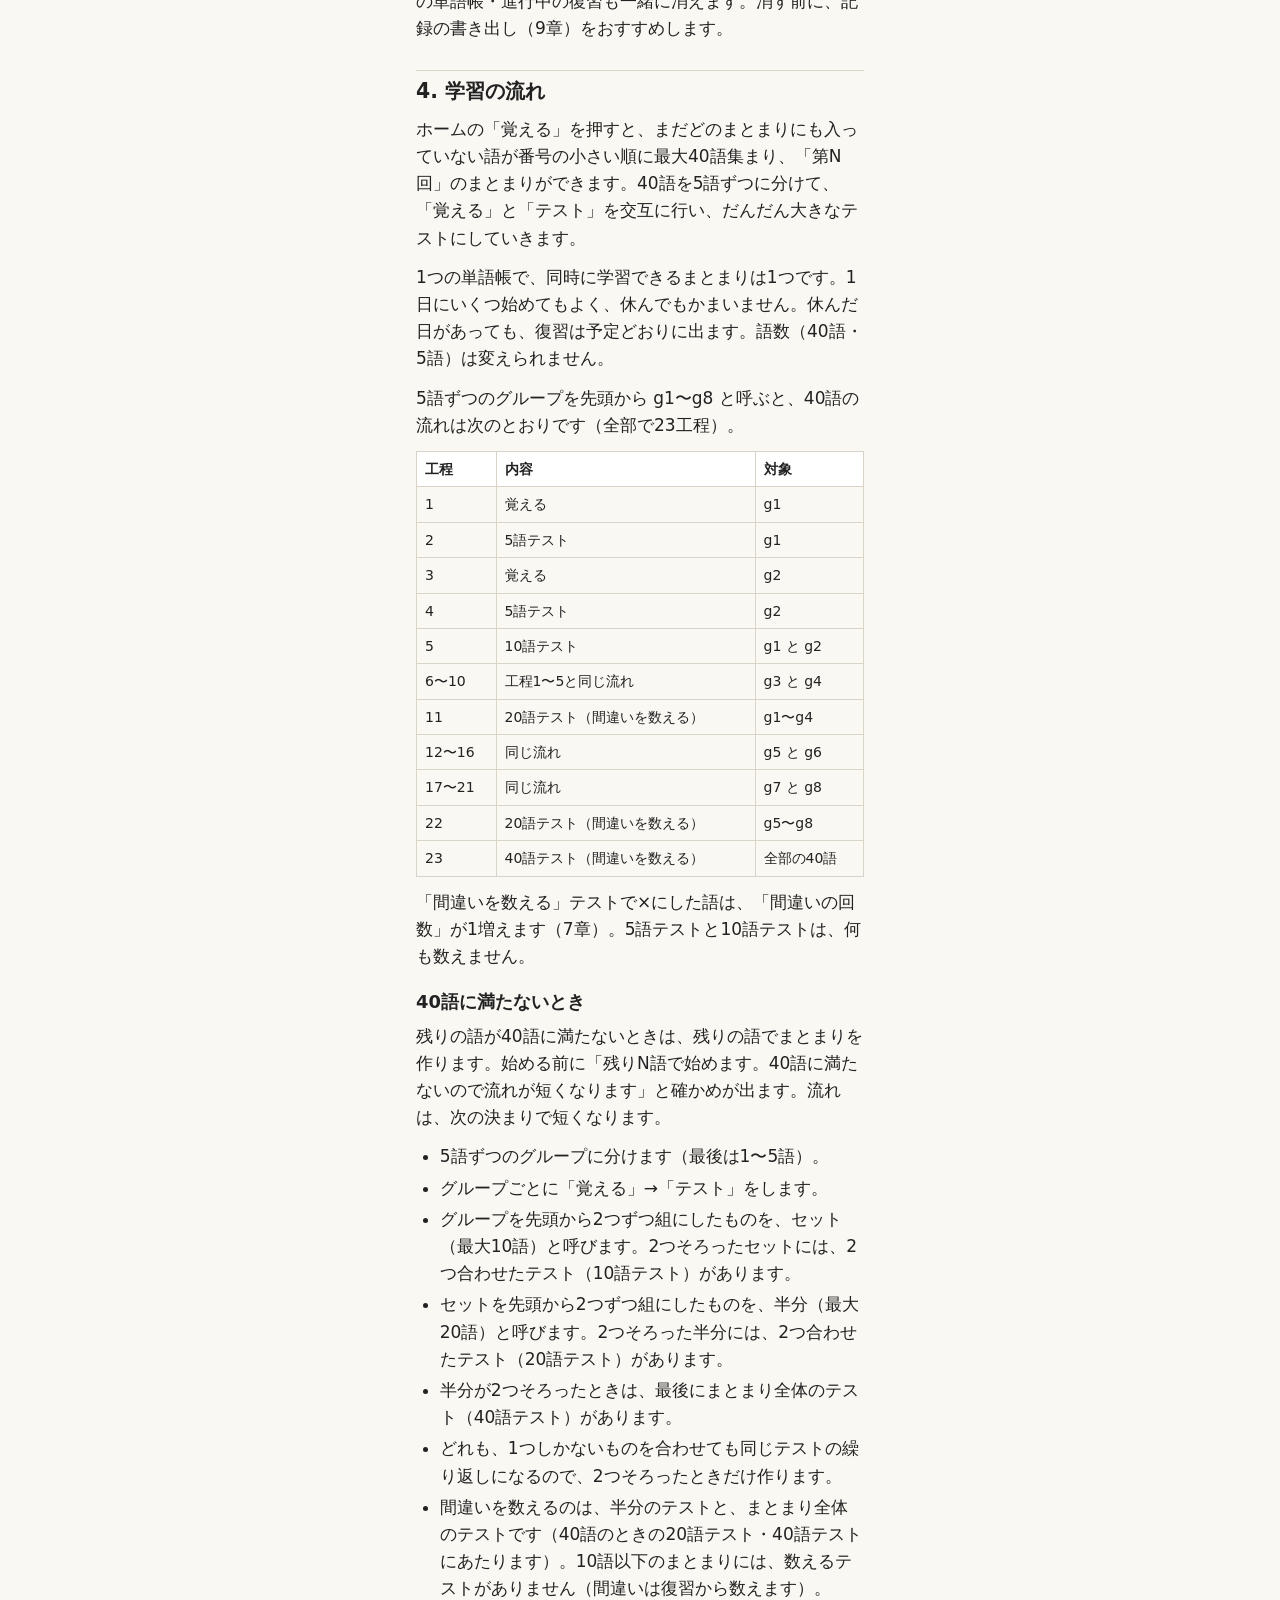
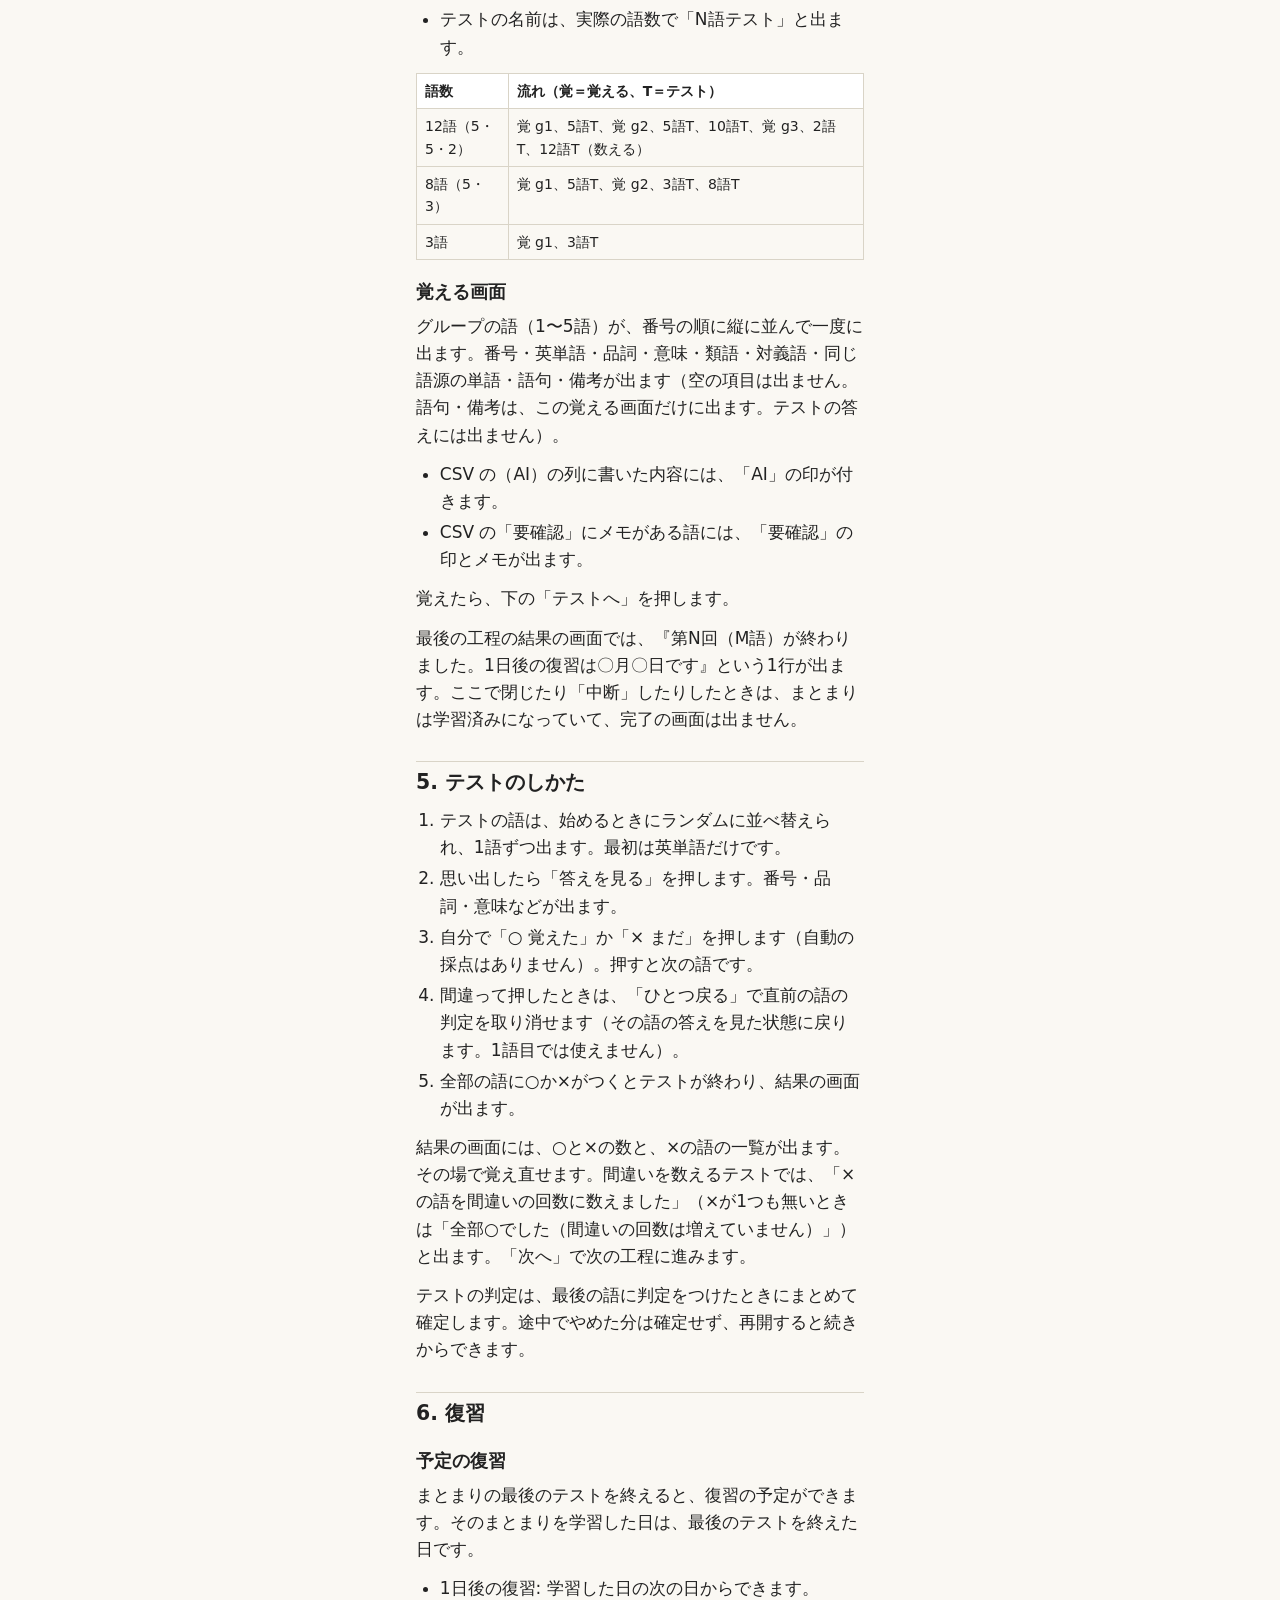
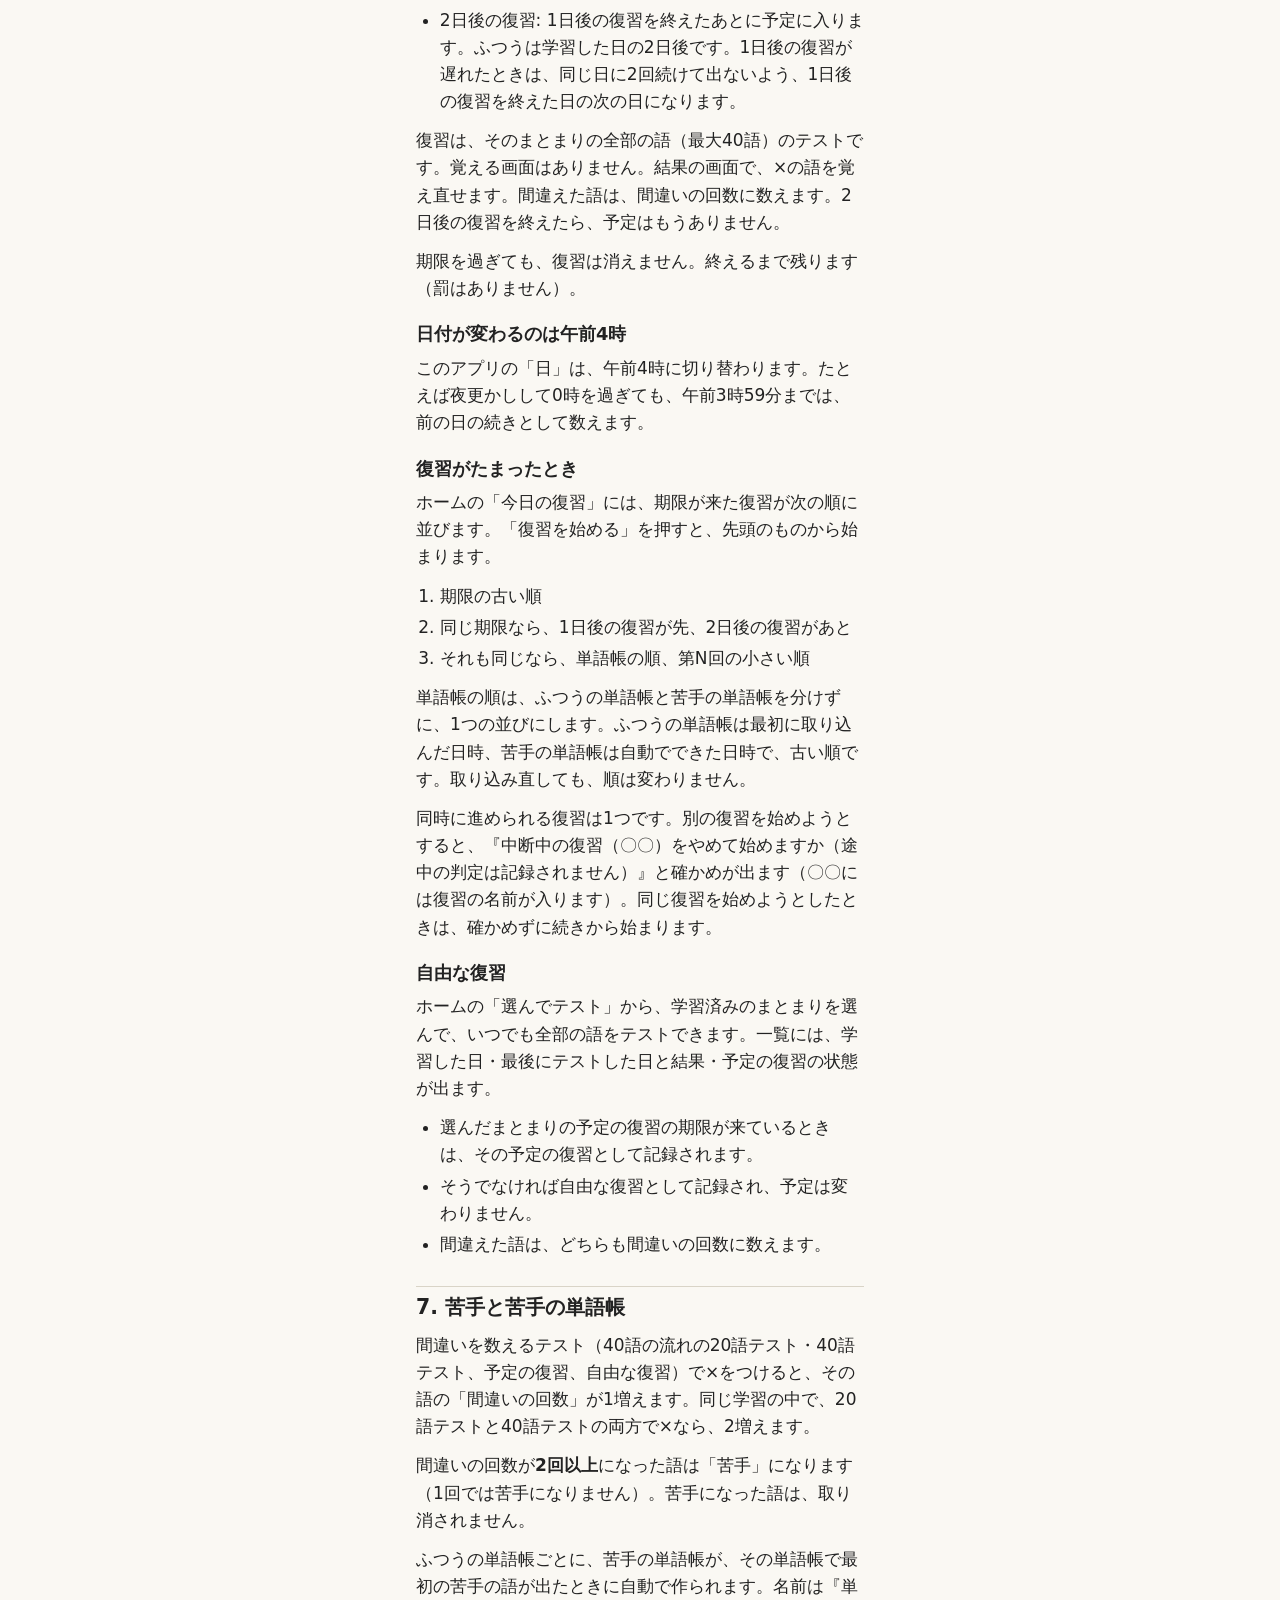
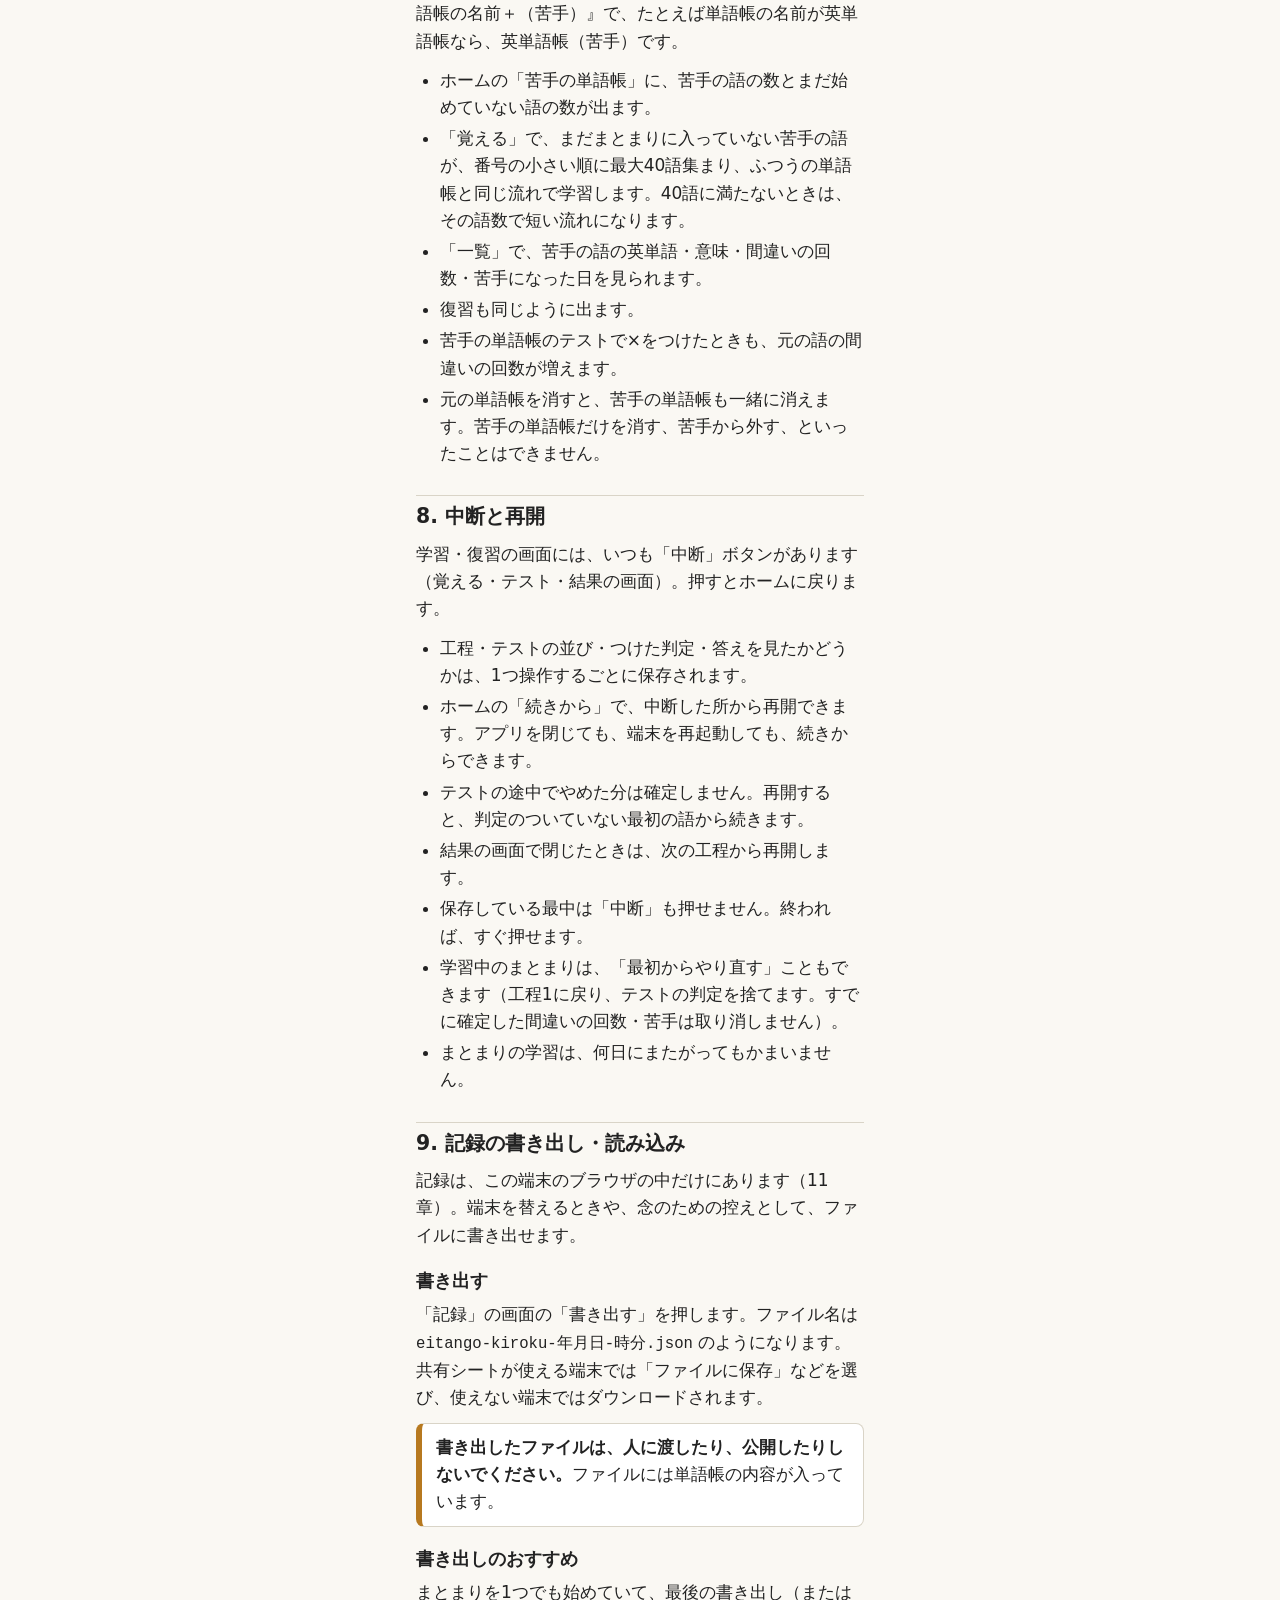
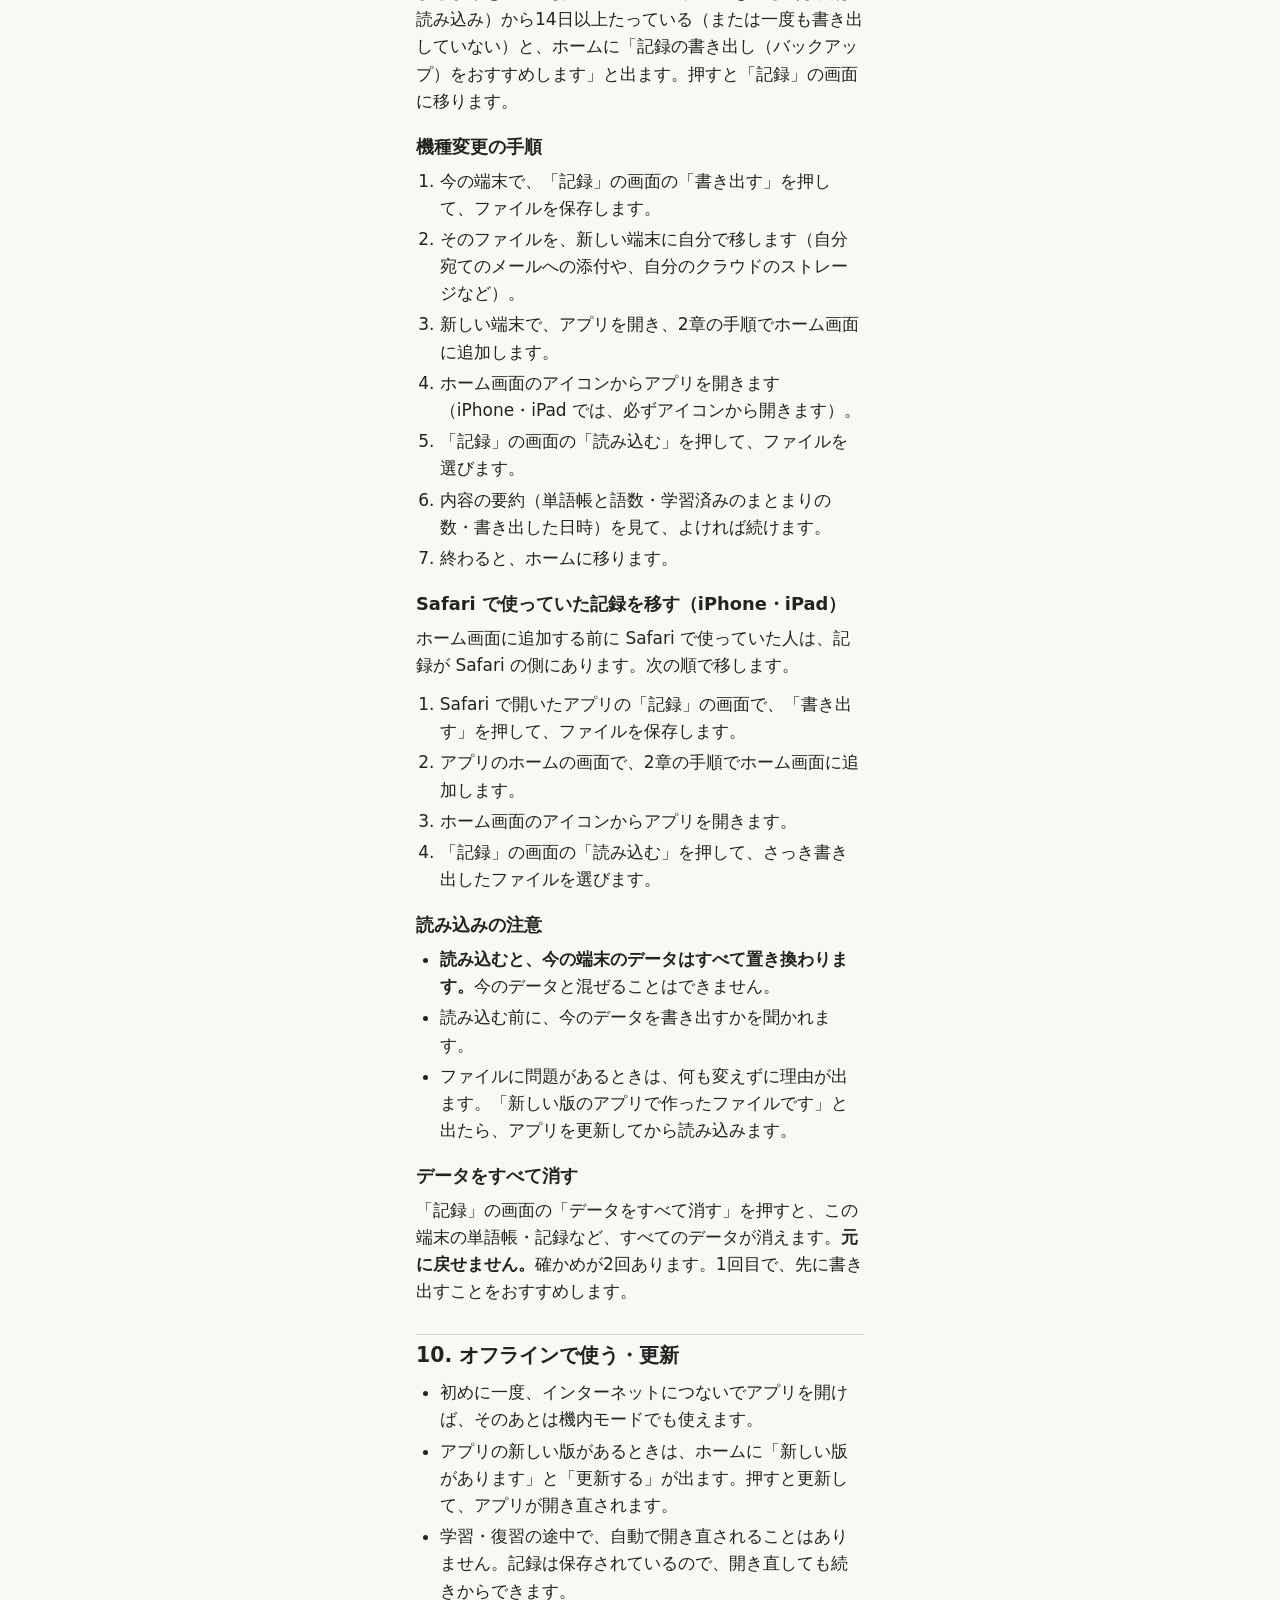
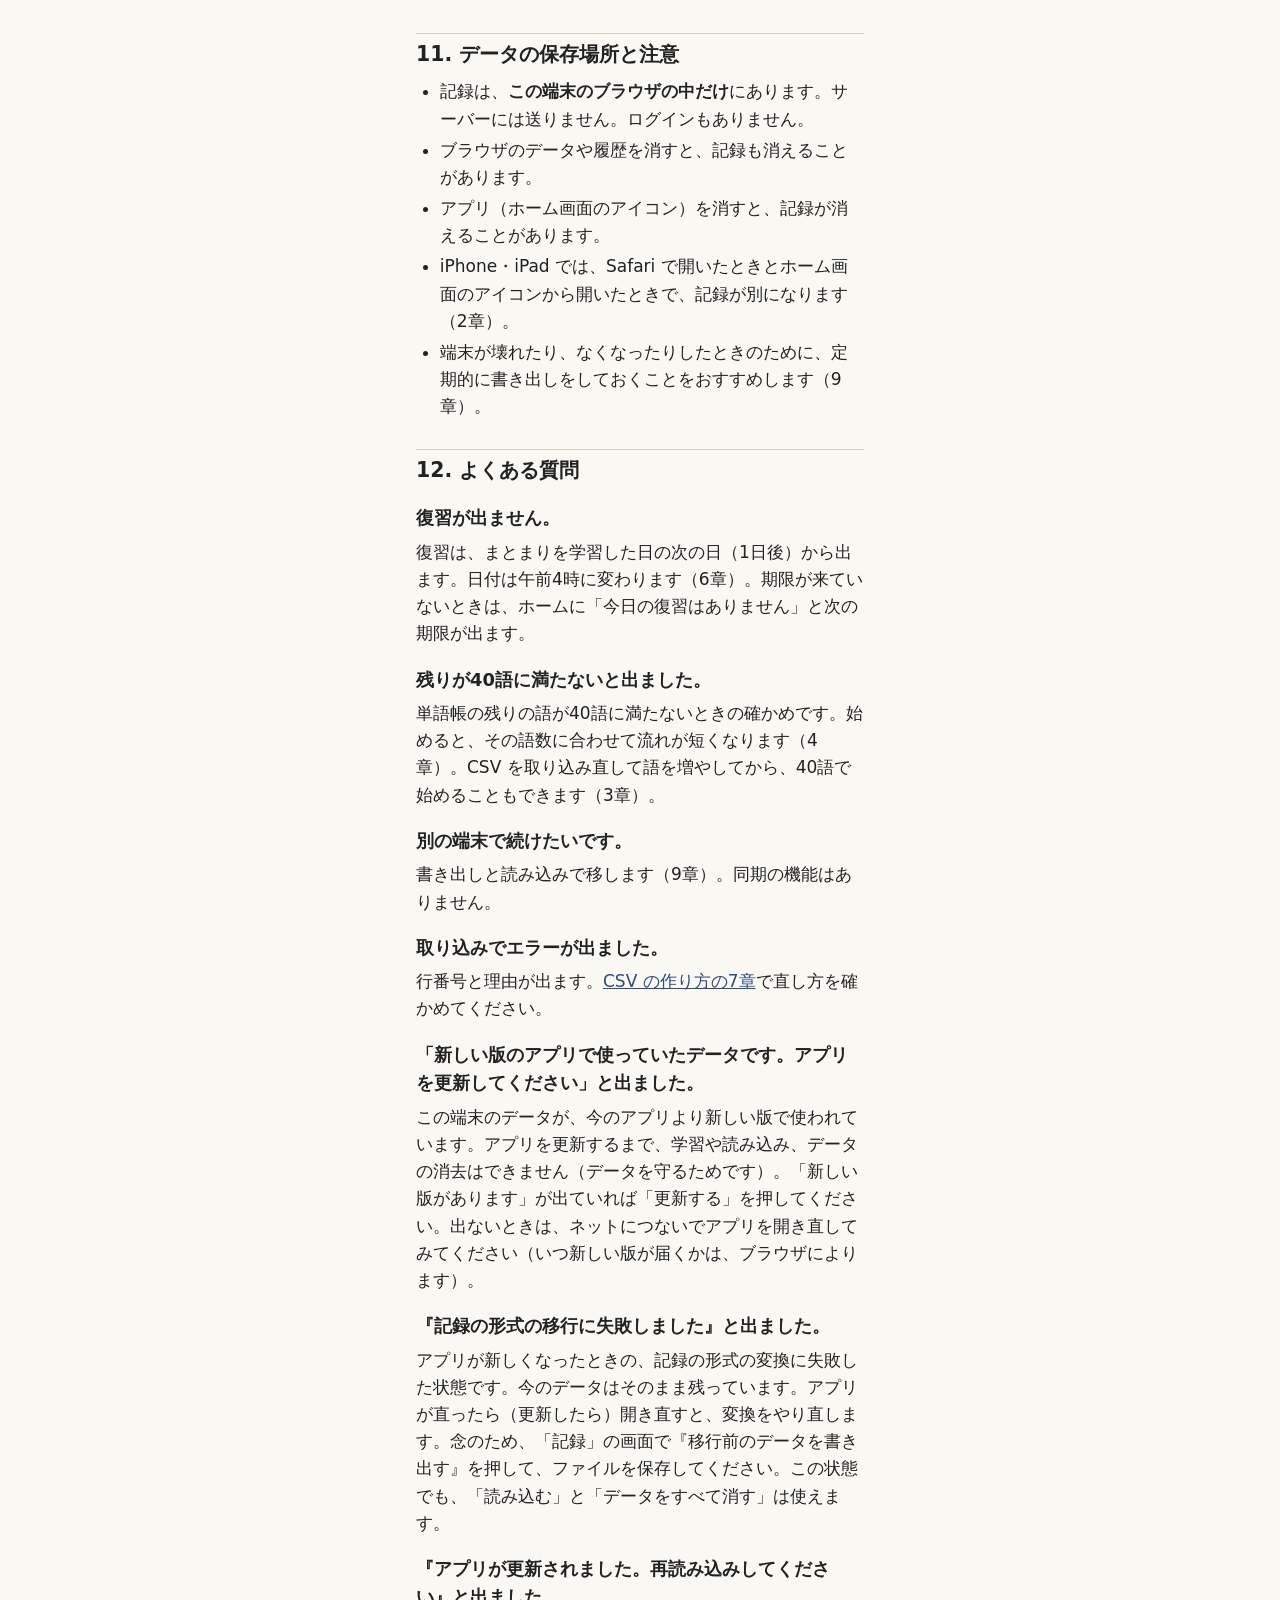
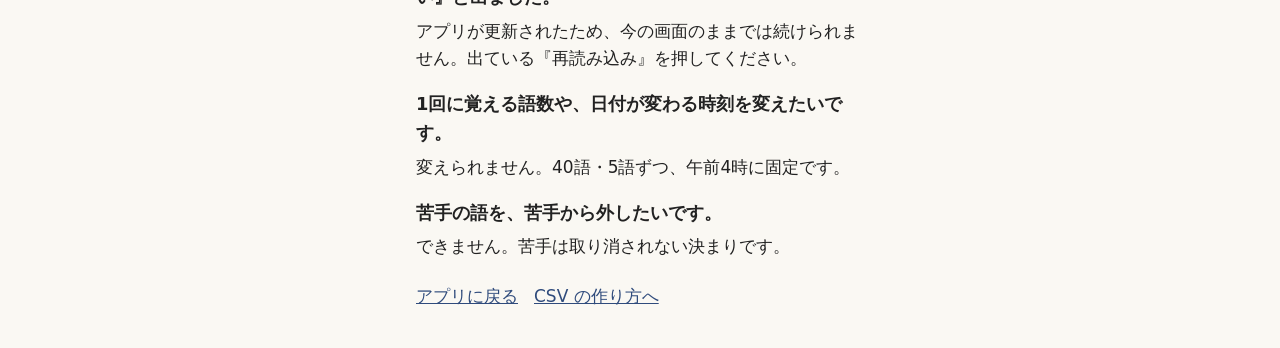
==== commit ebbf5a26: "版 1.1.2: CSV に語句・備考の列を足し、覚える画面に出すようにした（記録の形式を版2へ移行） Co-Authored-By: Claude Opus 5.5 <noreply@anthrop" ====
--- a/help/tsukaikata.html
+++ b/help/tsukaikata.html
@@ -69,7 +69,7 @@
 </ol>
 <p>取り込んだ単語帳は「使う単語帳」になります。初めて取り込むときは、記録を消さずに残すようブラウザに頼みます。</p>
 <h3>取り込み直す</h3>
-<p>CSV を直したときや、語を増やしたときは、「単語帳」の画面でその単語帳の「取り込み直す」を押し、新しい CSV を選びます。</p>
+<p>CSV を直したときや、語を増やしたときは、「単語帳」の画面でその単語帳の「取り込み直す」を押し、新しい CSV を選びます。語句・備考の列が無い CSV（前の11列の CSV など）で取り込み直すと、その語の語句・備考は空になります。学習の記録は変わりません。</p>
 <ul>
 <li>番号で照らし合わせます。新しい番号の語は追加され、同じ番号の語は CSV の内容に直されます。</li>
 <li>間違いの回数・苦手・始めたまとまり・記録は、そのまま残ります。</li>
@@ -129,7 +129,7 @@
 </div>
 
 <h3>覚える画面</h3>
-<p>グループの語（1〜5語）が、番号の順に縦に並んで一度に出ます。番号・英単語・品詞・意味・類語・対義語・同じ語源の単語が出ます（空の項目は出ません）。</p>
+<p>グループの語（1〜5語）が、番号の順に縦に並んで一度に出ます。番号・英単語・品詞・意味・類語・対義語・同じ語源の単語・語句・備考が出ます（空の項目は出ません。語句・備考は、この覚える画面だけに出ます。テストの答えには出ません）。</p>
 <ul>
 <li>CSV の（AI）の列に書いた内容には、「AI」の印が付きます。</li>
 <li>CSV の「要確認」にメモがある語には、「要確認」の印とメモが出ます。</li>
--- a/css/style.css
+++ b/css/style.css
@@ -245,6 +245,9 @@
 .book-text, .ai-text, .check-text, .nigate-meaning, .nigate-new-words, .word-changed-list .list-item { white-space: pre-line; }
 .ai-part { margin-left: 6px; }
 .ai-part .badge { margin-right: 4px; }
+.cell-pre { white-space: pre-line; }
+.row-expr .value, .row-note .value { white-space: pre-line; overflow-wrap: anywhere; font-size: inherit; }
+.row-expr .book-text, .row-note .book-text { white-space: pre-line; overflow-wrap: anywhere; }
 .row-check .badge { flex: none; }
 .row-check .value { color: var(--check); }
 
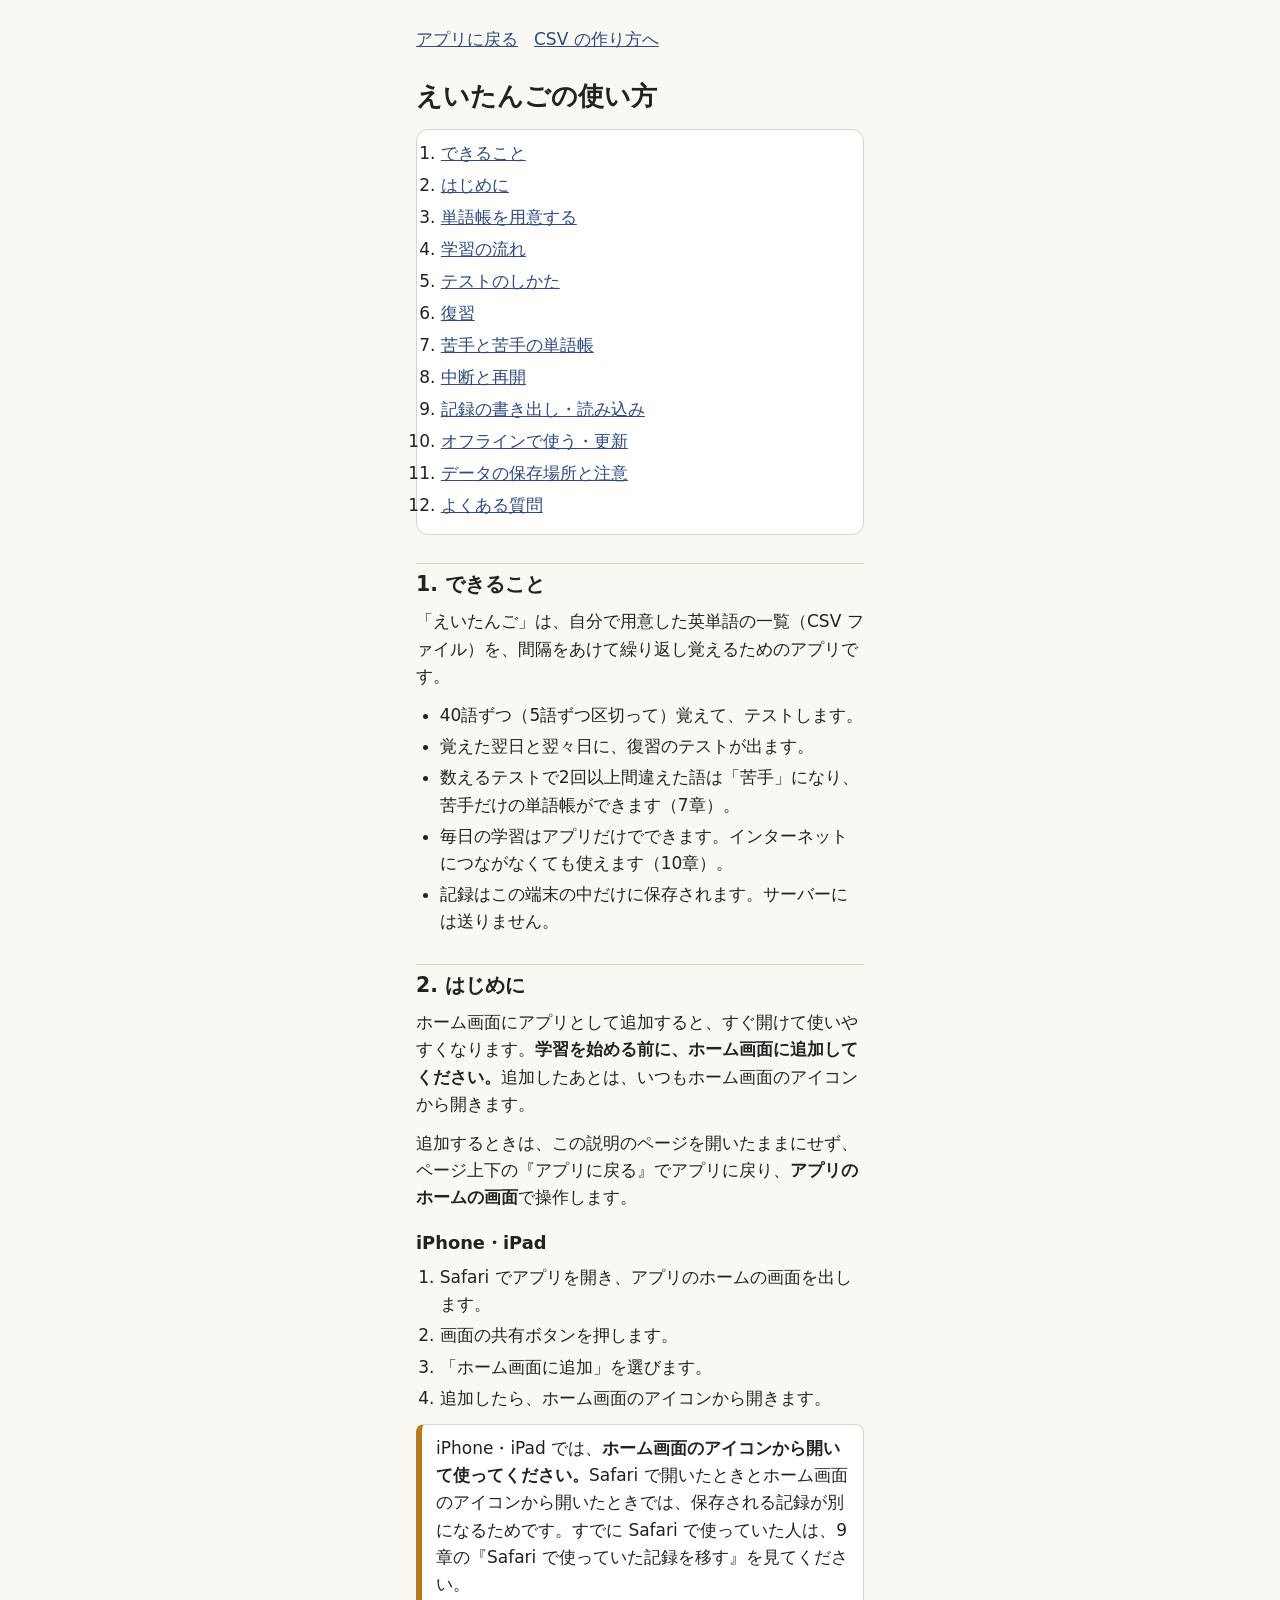
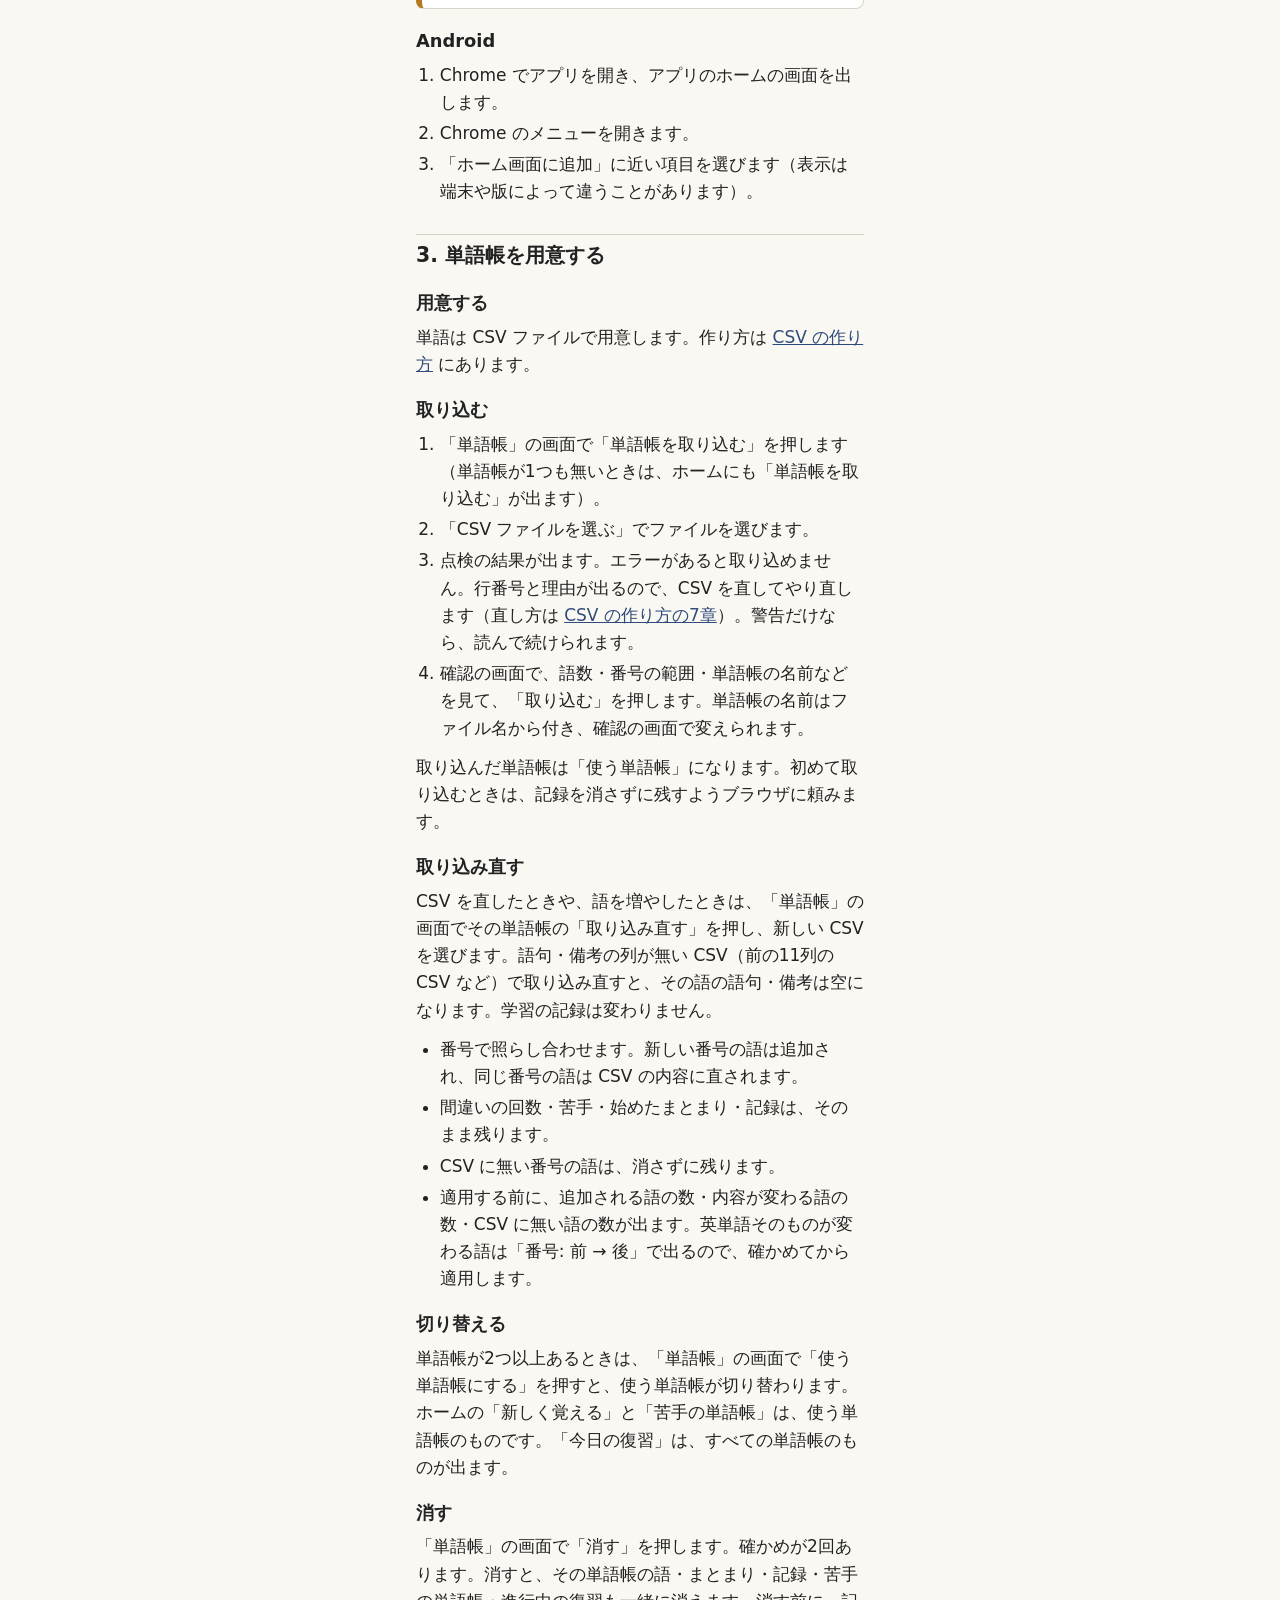
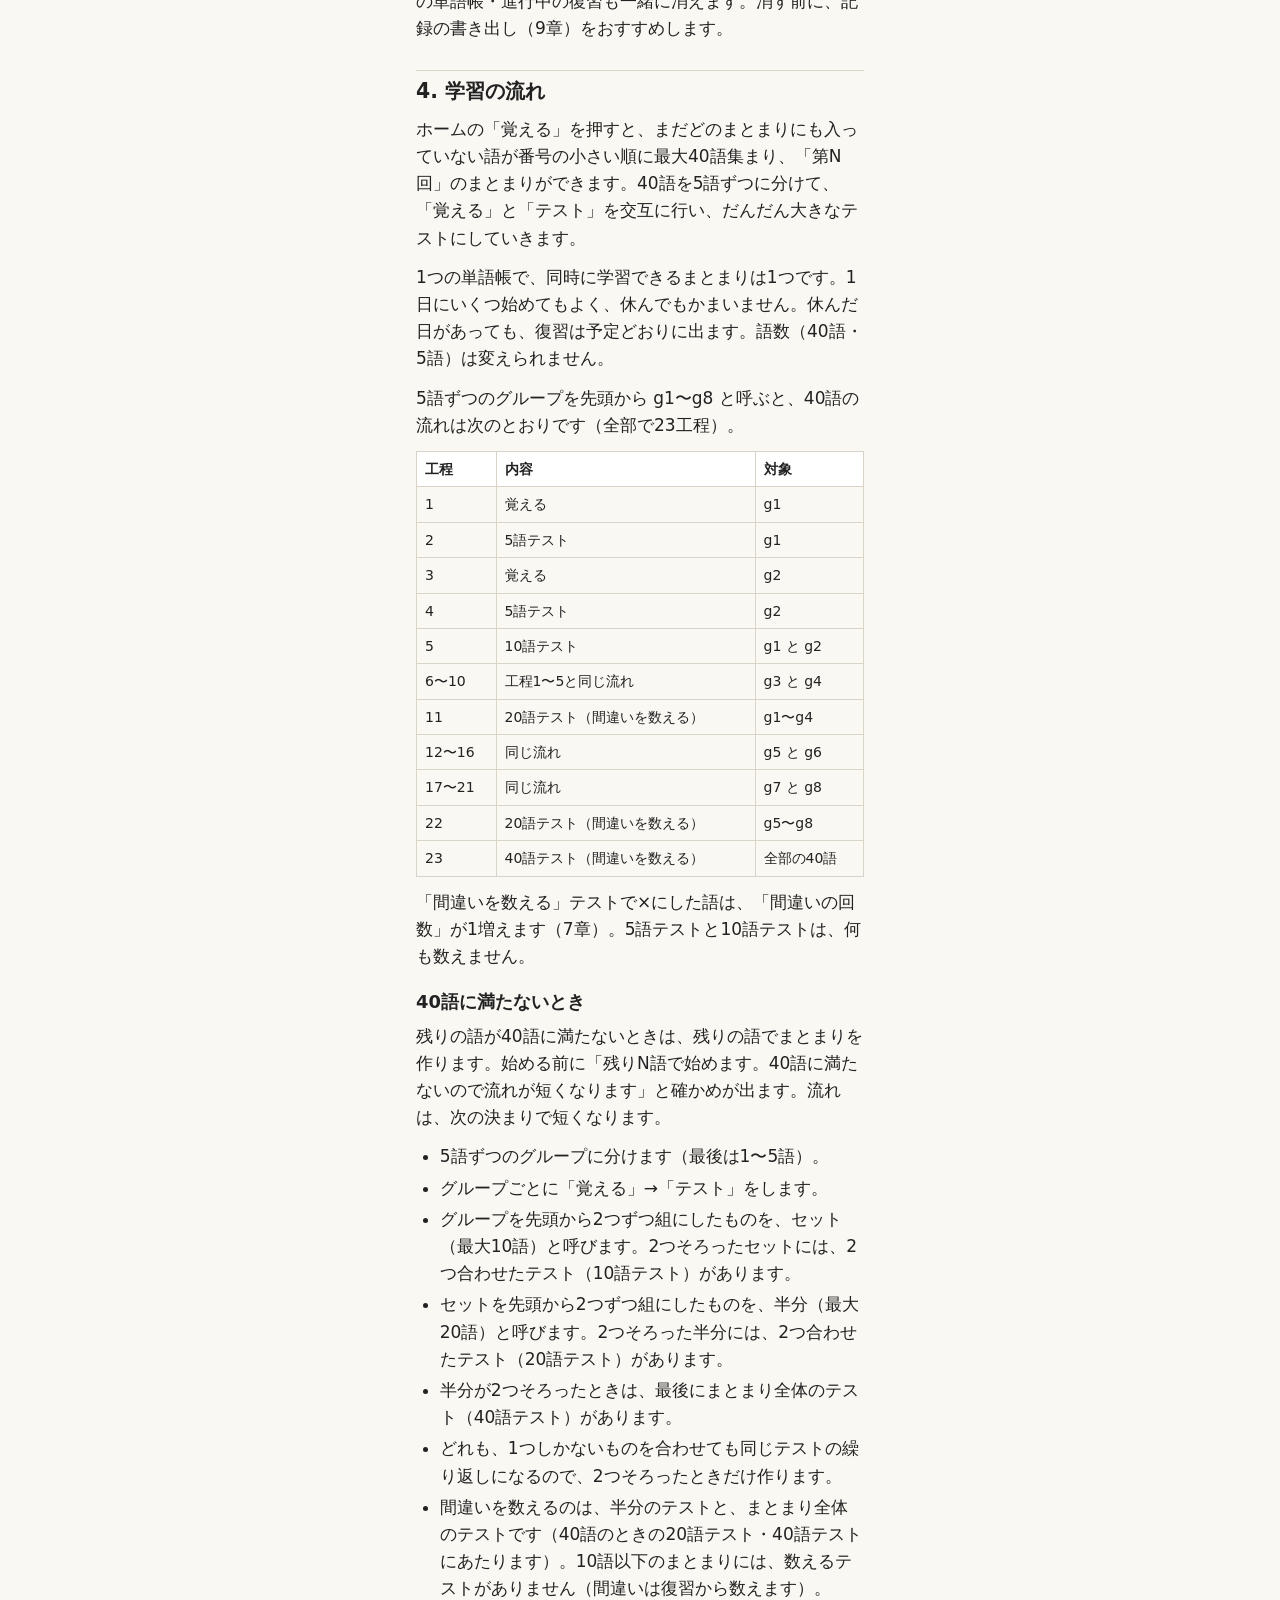
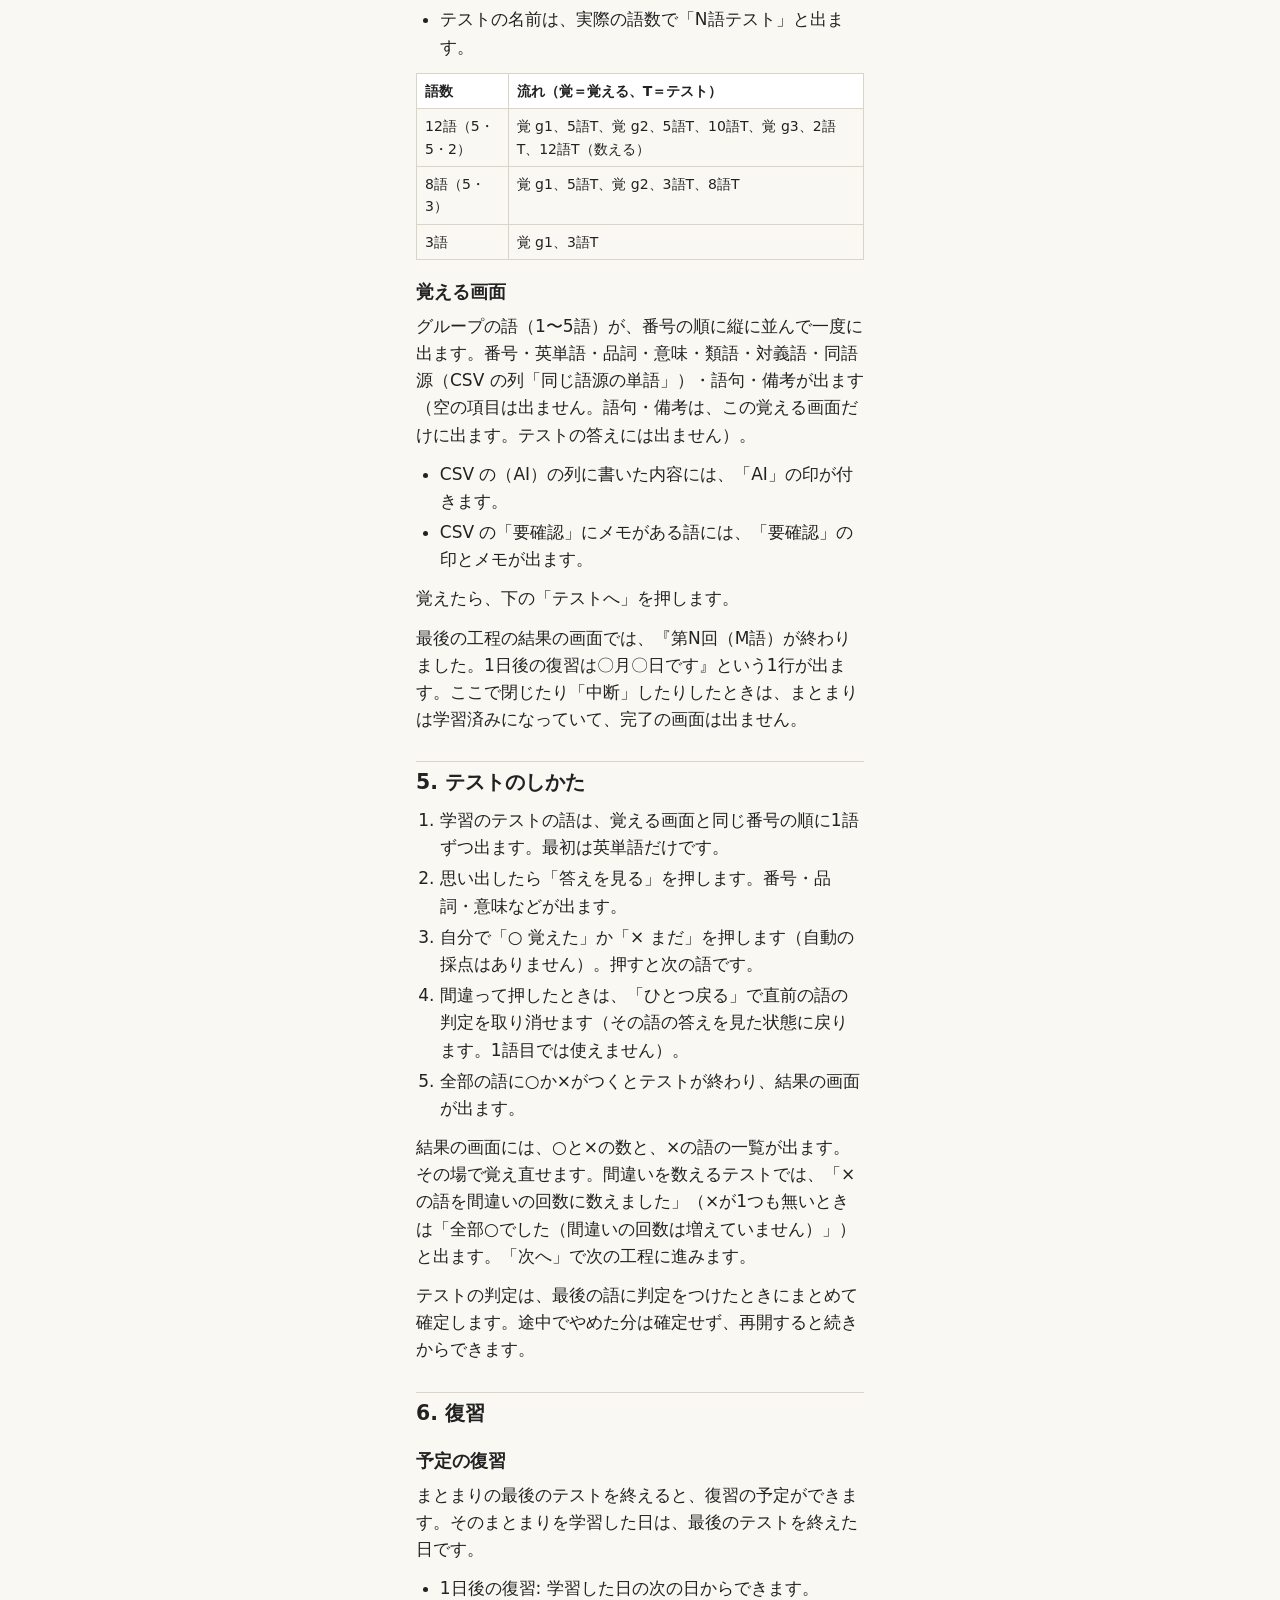
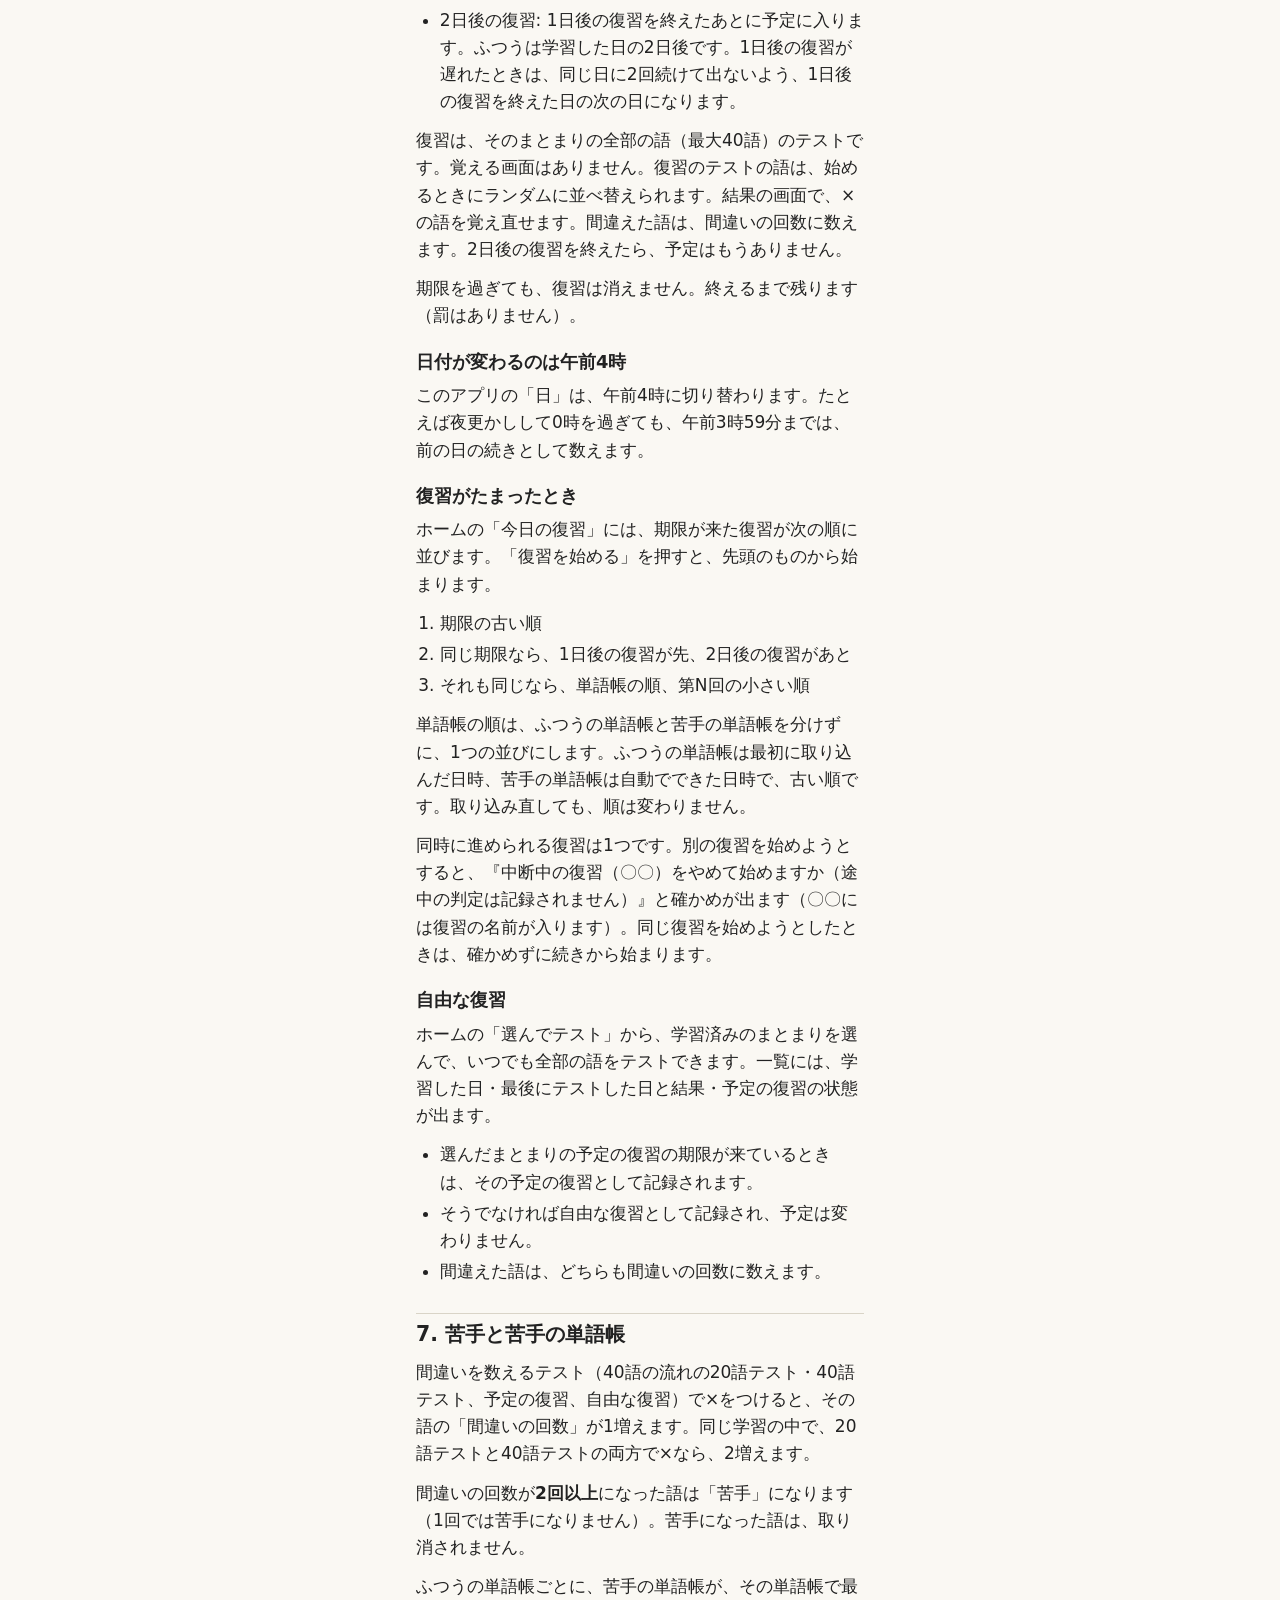
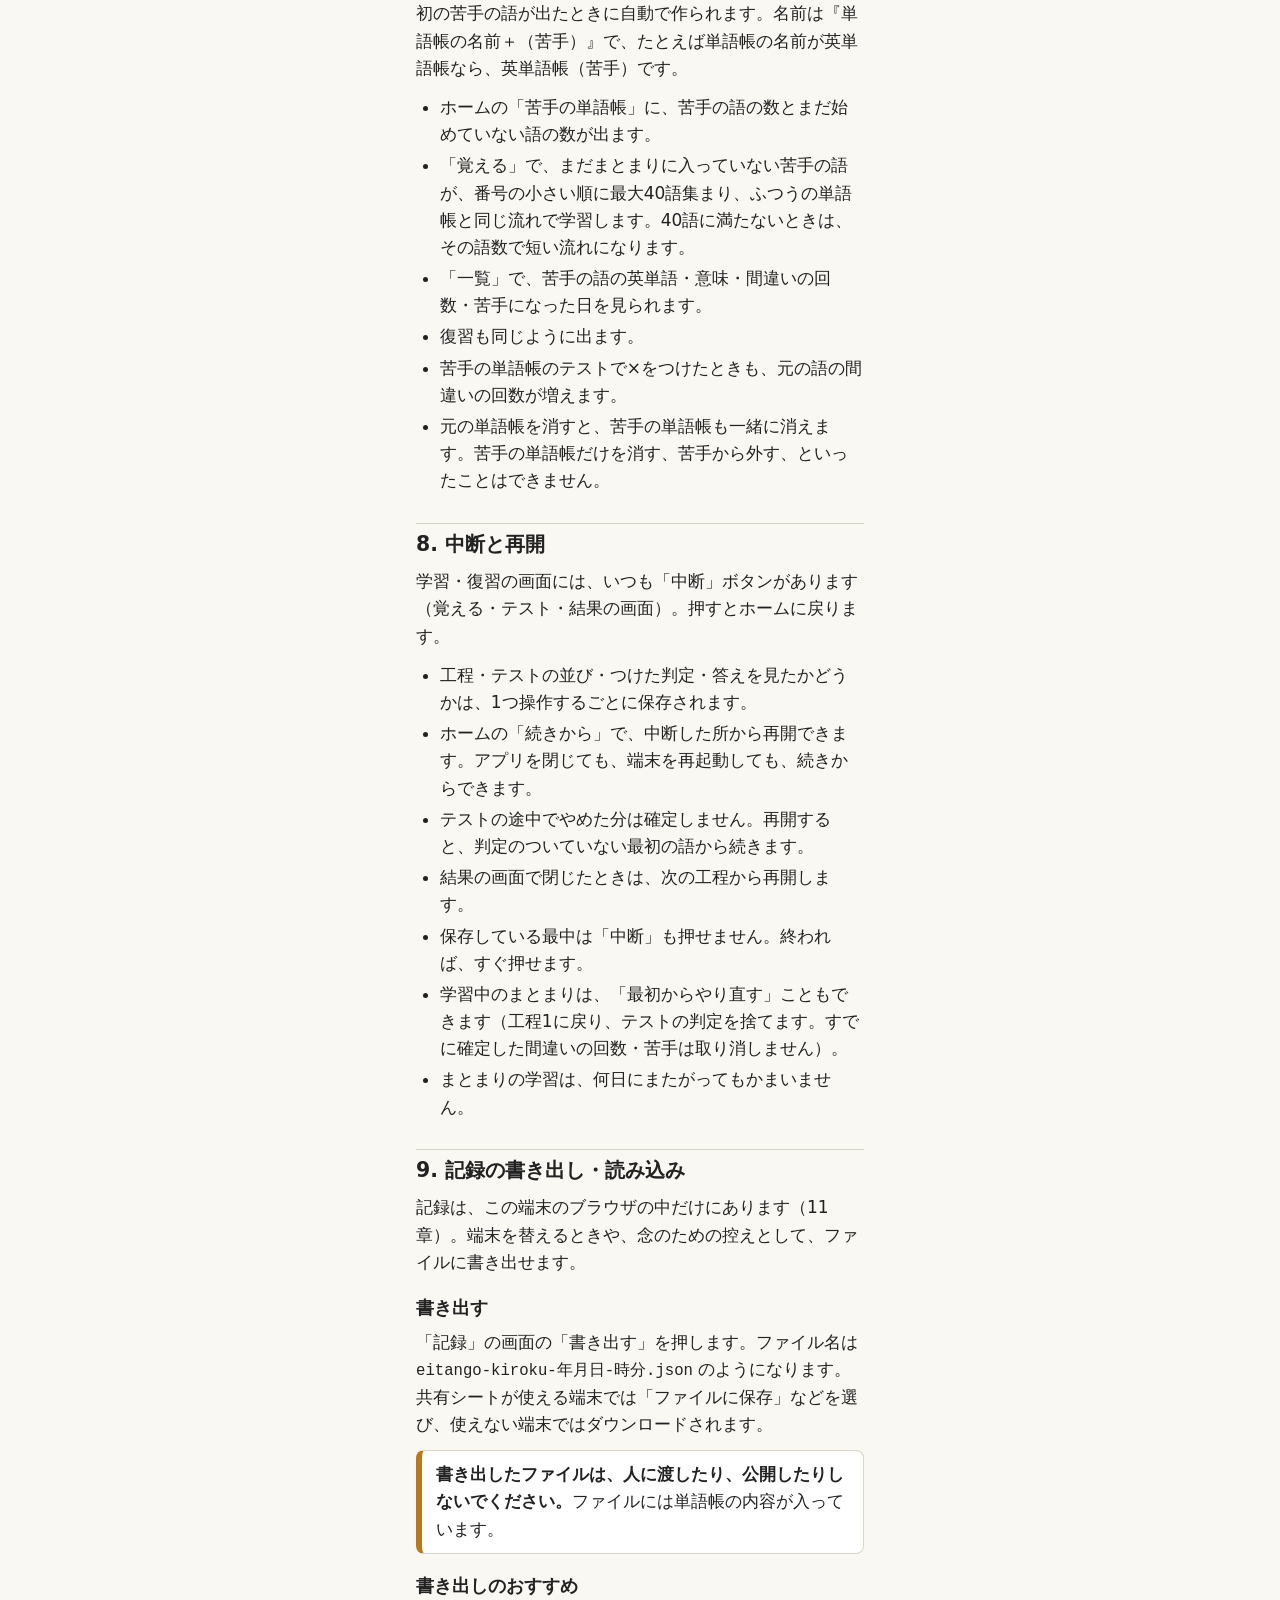
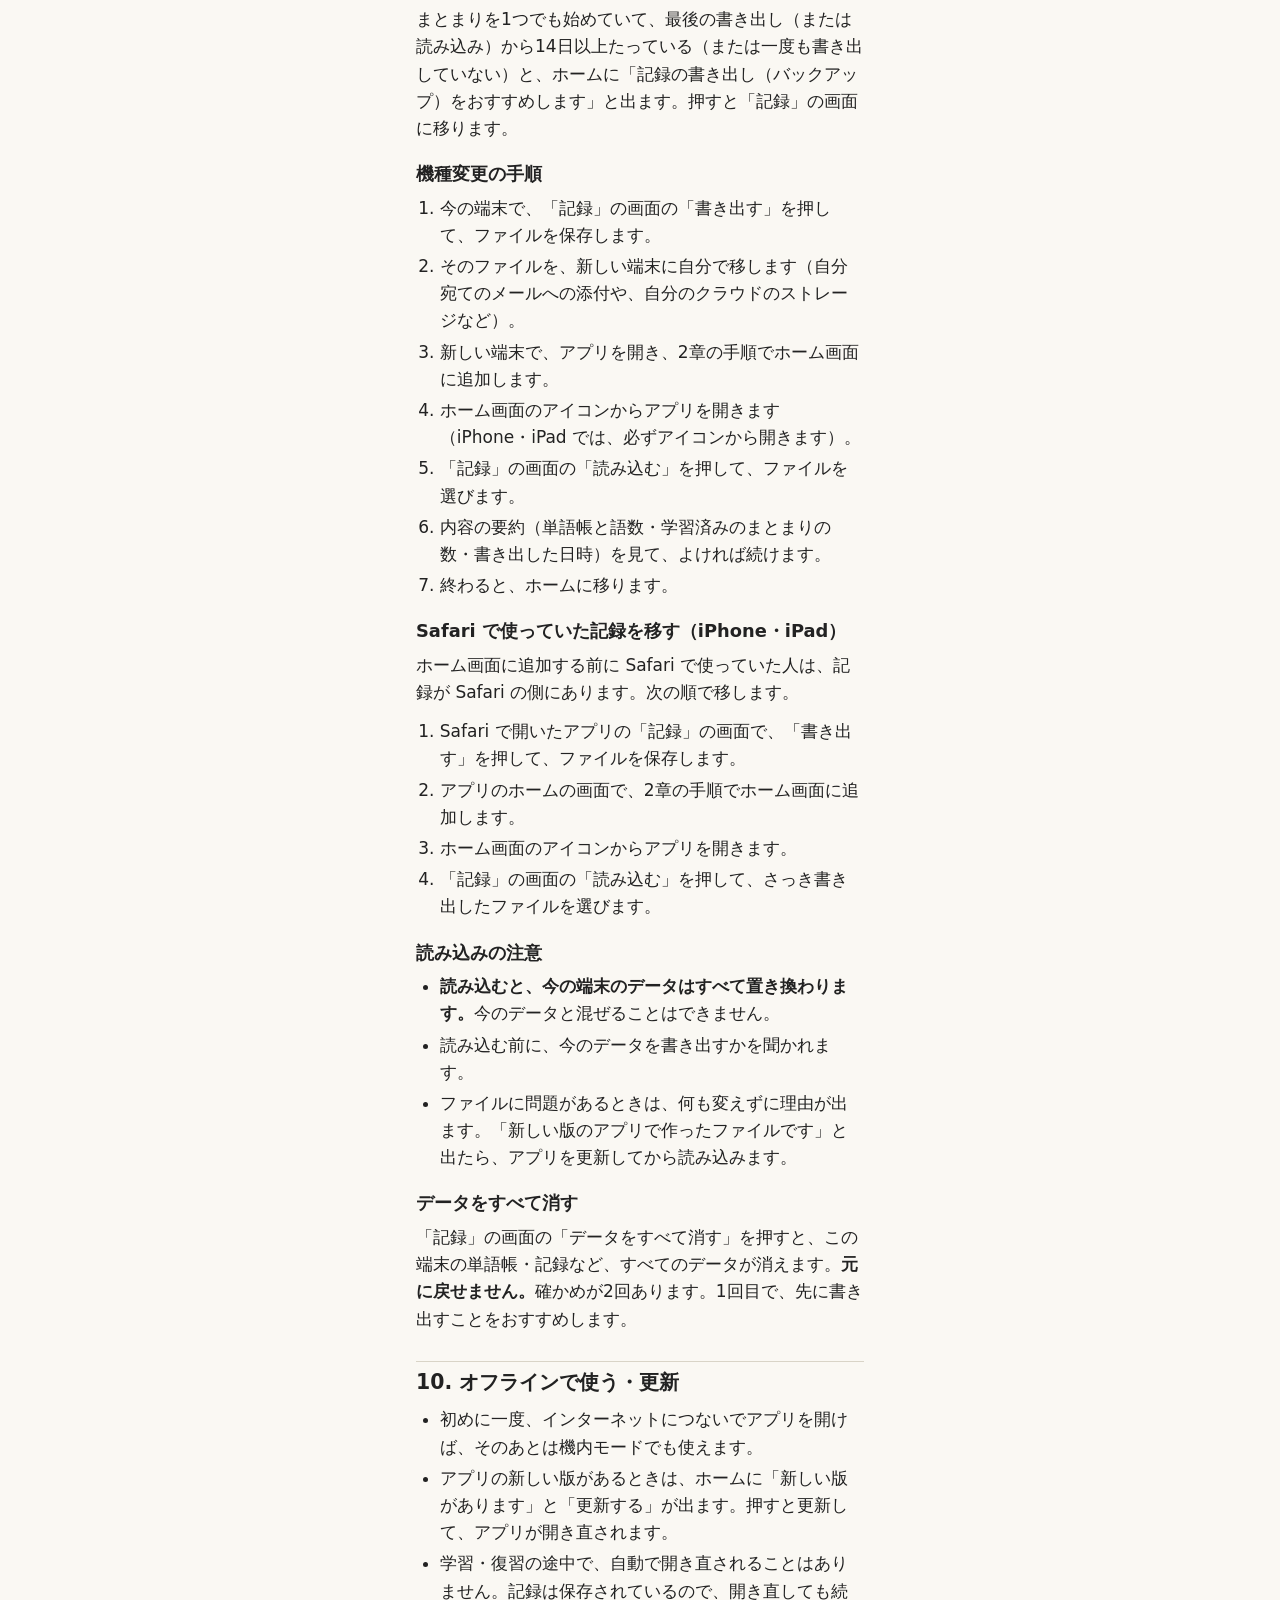
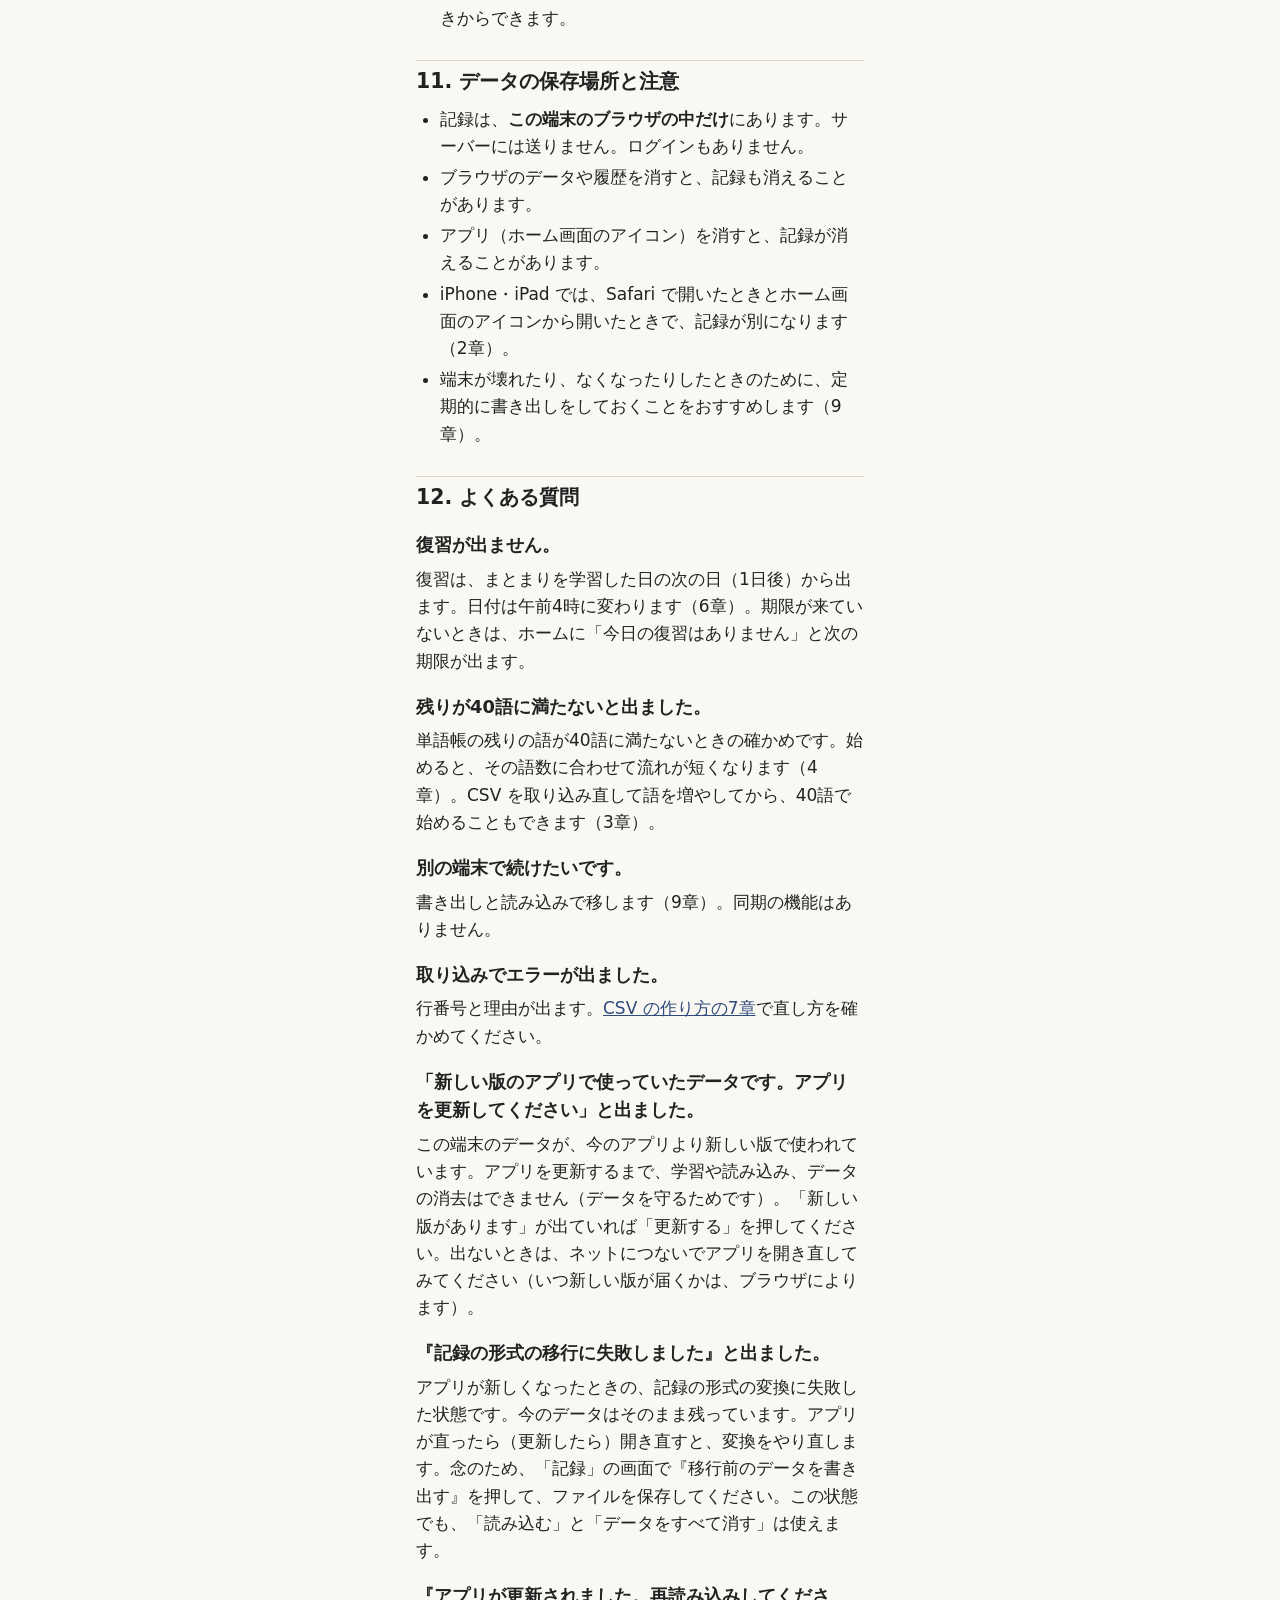
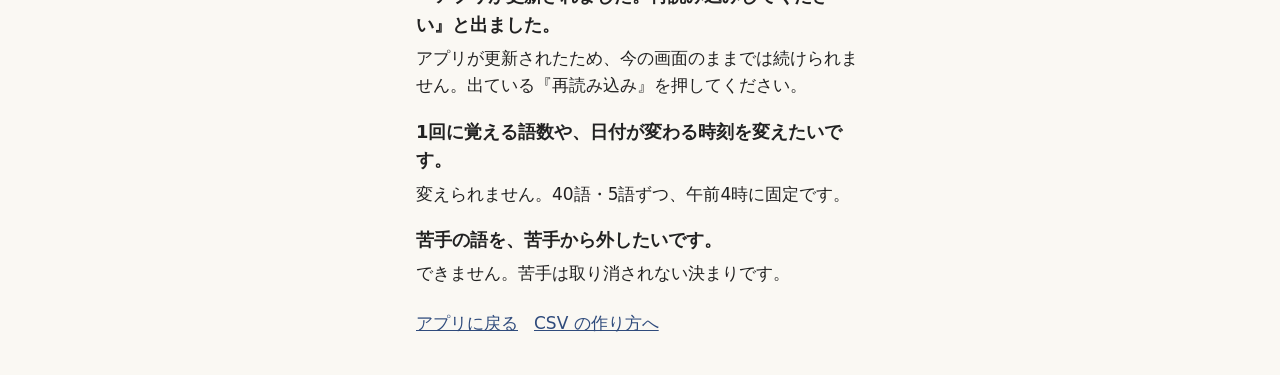
==== commit c2fe5980: "版 1.2.0: 学習のテストを番号の順に出す（復習はランダムのまま）、1.1.3: 項目名「同じ語源の単語」を「同語源」に" ====
--- a/help/tsukaikata.html
+++ b/help/tsukaikata.html
@@ -129,7 +129,7 @@
 </div>
 
 <h3>覚える画面</h3>
-<p>グループの語（1〜5語）が、番号の順に縦に並んで一度に出ます。番号・英単語・品詞・意味・類語・対義語・同じ語源の単語・語句・備考が出ます（空の項目は出ません。語句・備考は、この覚える画面だけに出ます。テストの答えには出ません）。</p>
+<p>グループの語（1〜5語）が、番号の順に縦に並んで一度に出ます。番号・英単語・品詞・意味・類語・対義語・同語源（CSV の列「同じ語源の単語」）・語句・備考が出ます（空の項目は出ません。語句・備考は、この覚える画面だけに出ます。テストの答えには出ません）。</p>
 <ul>
 <li>CSV の（AI）の列に書いた内容には、「AI」の印が付きます。</li>
 <li>CSV の「要確認」にメモがある語には、「要確認」の印とメモが出ます。</li>
@@ -139,7 +139,7 @@
 
 <h2 id="test">5. テストのしかた</h2>
 <ol>
-<li>テストの語は、始めるときにランダムに並べ替えられ、1語ずつ出ます。最初は英単語だけです。</li>
+<li>学習のテストの語は、覚える画面と同じ番号の順に1語ずつ出ます。最初は英単語だけです。</li>
 <li>思い出したら「答えを見る」を押します。番号・品詞・意味などが出ます。</li>
 <li>自分で「○ 覚えた」か「× まだ」を押します（自動の採点はありません）。押すと次の語です。</li>
 <li>間違って押したときは、「ひとつ戻る」で直前の語の判定を取り消せます（その語の答えを見た状態に戻ります。1語目では使えません）。</li>
@@ -155,7 +155,7 @@
 <li>1日後の復習: 学習した日の次の日からできます。</li>
 <li>2日後の復習: 1日後の復習を終えたあとに予定に入ります。ふつうは学習した日の2日後です。1日後の復習が遅れたときは、同じ日に2回続けて出ないよう、1日後の復習を終えた日の次の日になります。</li>
 </ul>
-<p>復習は、そのまとまりの全部の語（最大40語）のテストです。覚える画面はありません。結果の画面で、×の語を覚え直せます。間違えた語は、間違いの回数に数えます。2日後の復習を終えたら、予定はもうありません。</p>
+<p>復習は、そのまとまりの全部の語（最大40語）のテストです。覚える画面はありません。復習のテストの語は、始めるときにランダムに並べ替えられます。結果の画面で、×の語を覚え直せます。間違えた語は、間違いの回数に数えます。2日後の復習を終えたら、予定はもうありません。</p>
 <p>期限を過ぎても、復習は消えません。終えるまで残ります（罰はありません）。</p>
 <h3>日付が変わるのは午前4時</h3>
 <p>このアプリの「日」は、午前4時に切り替わります。たとえば夜更かしして0時を過ぎても、午前3時59分までは、前の日の続きとして数えます。</p>
